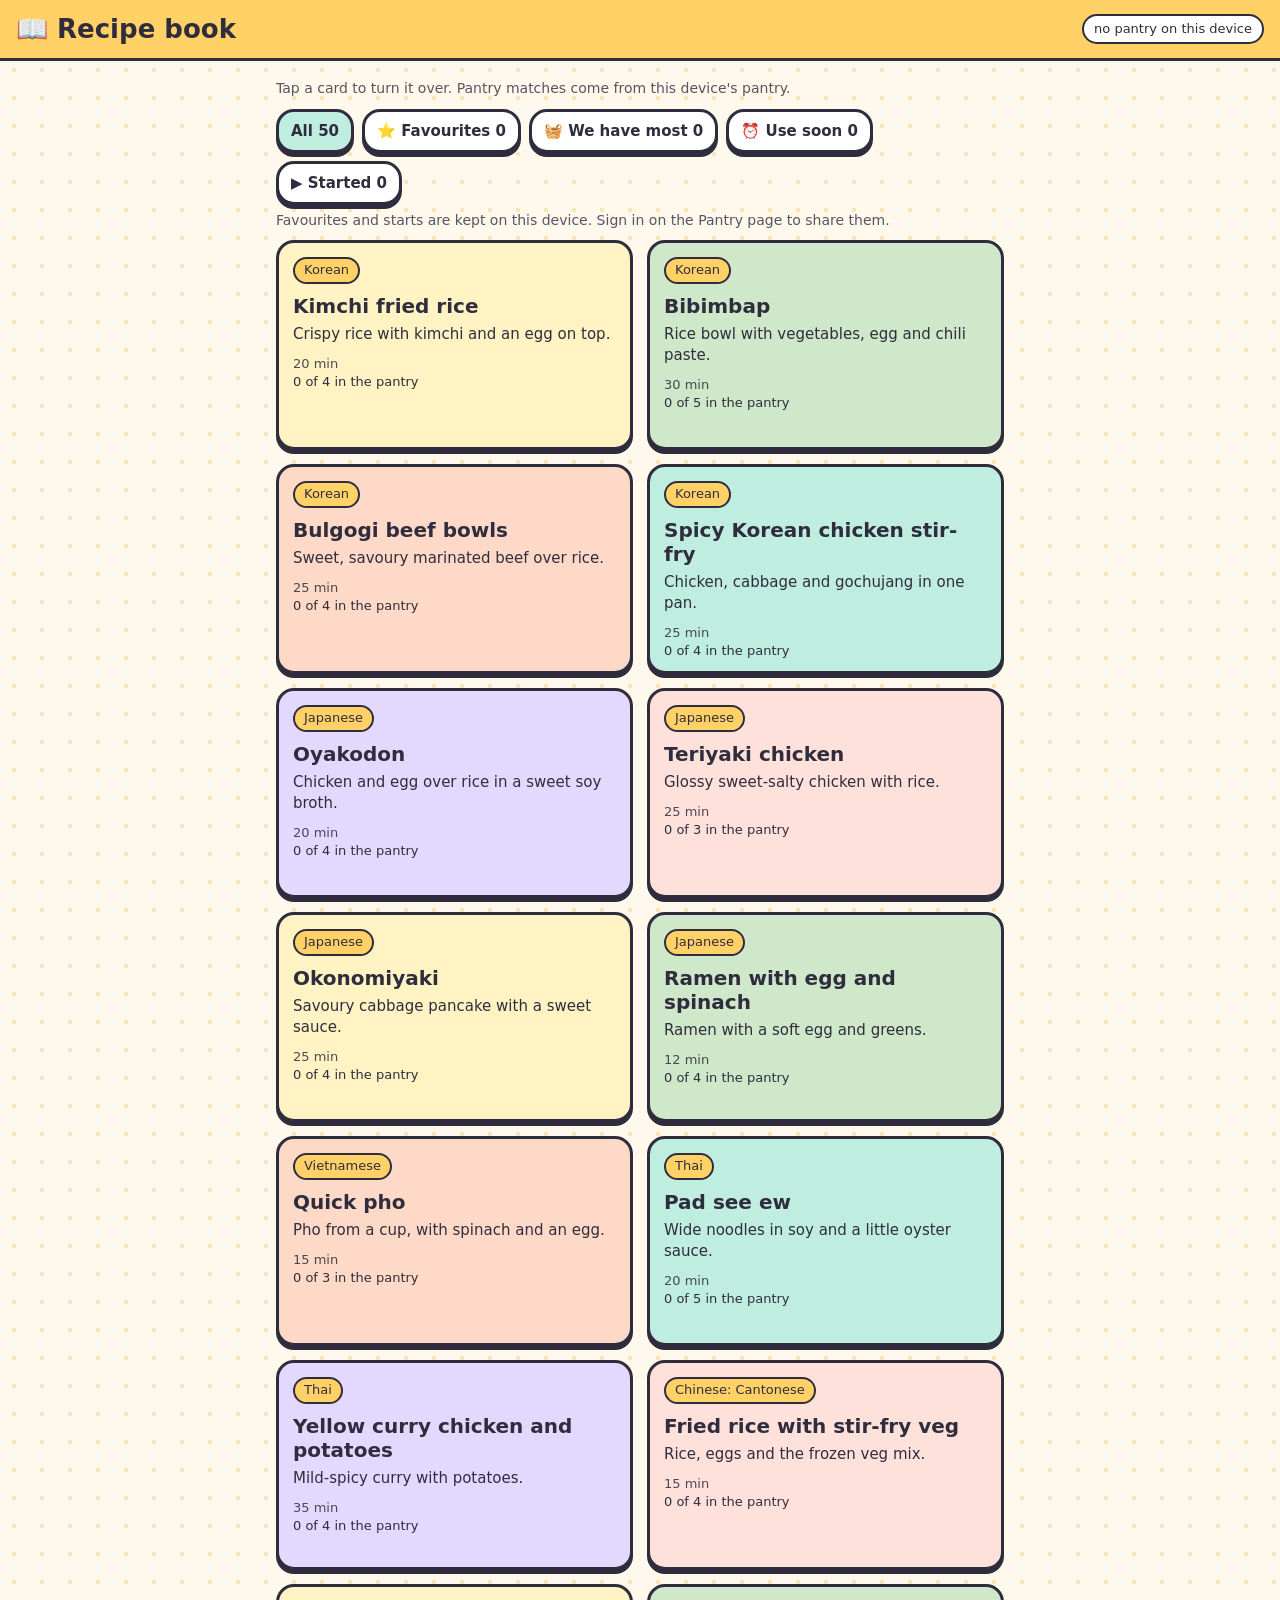
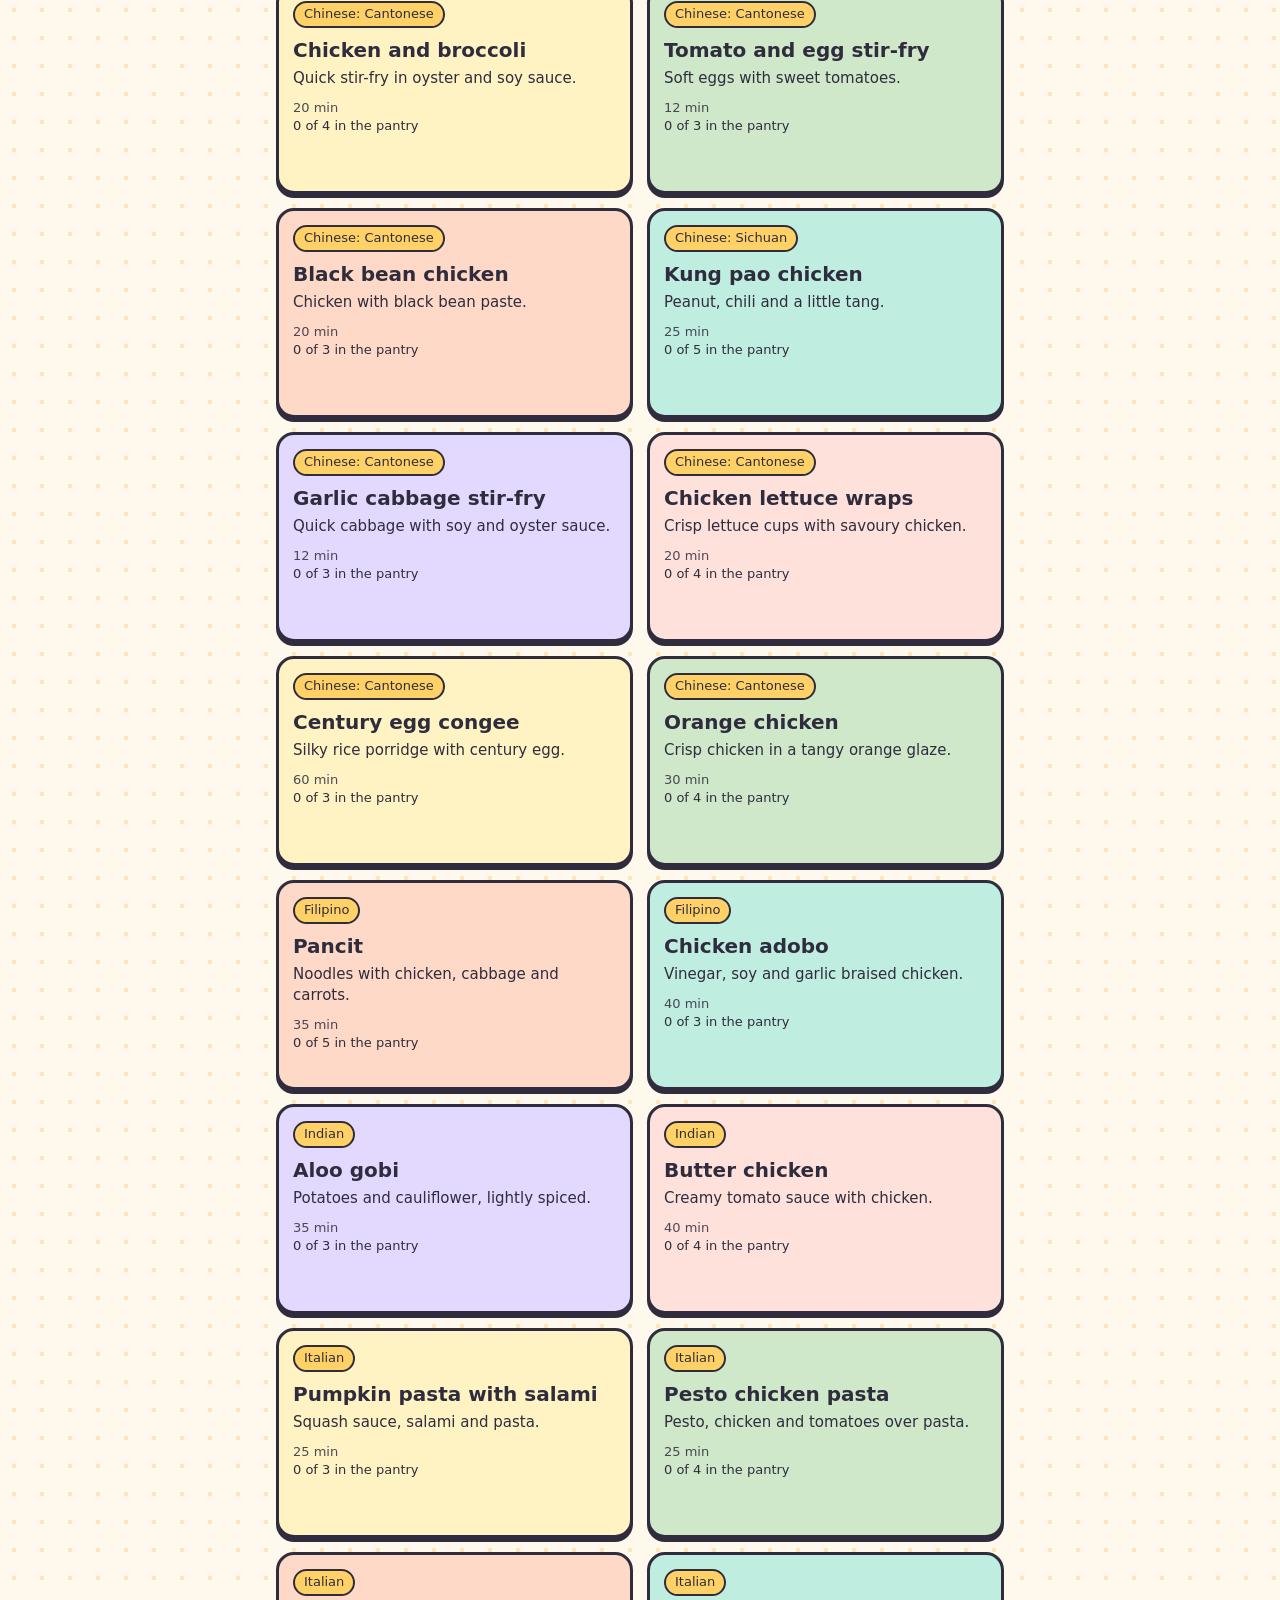
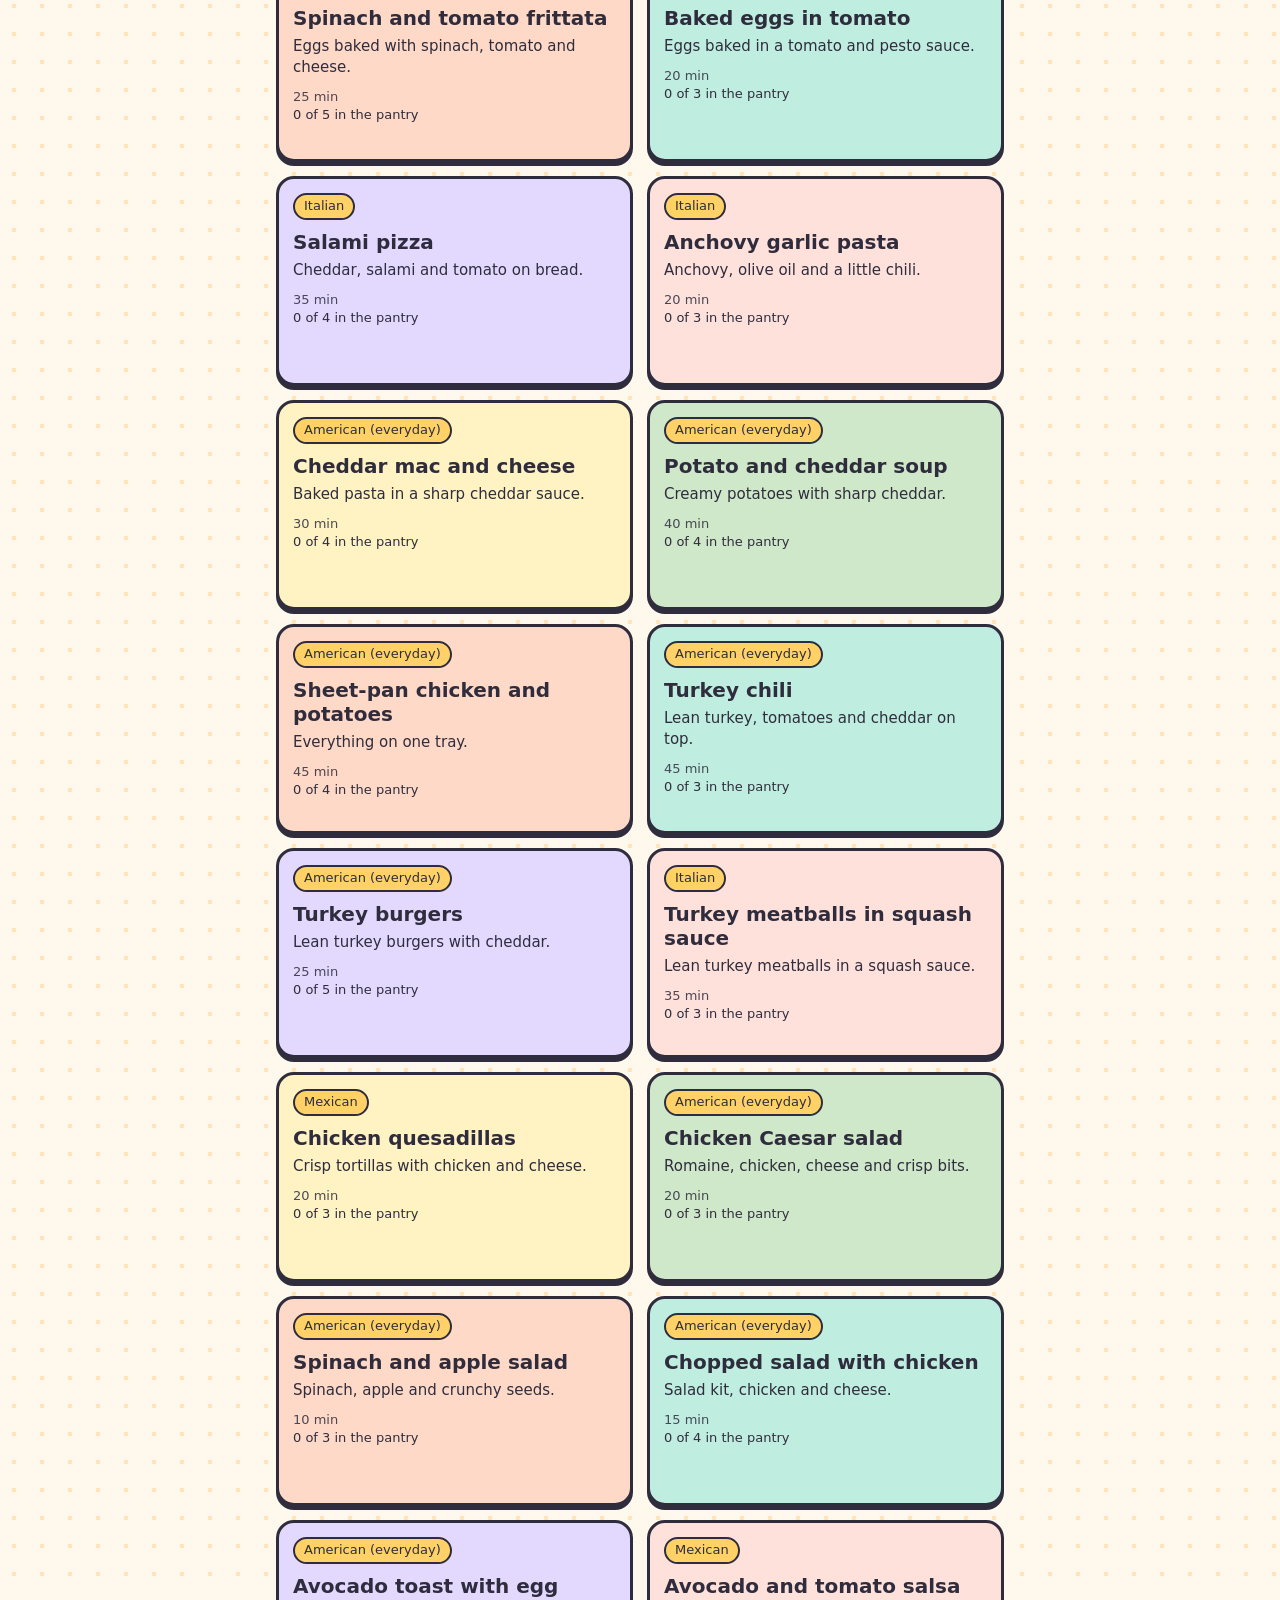
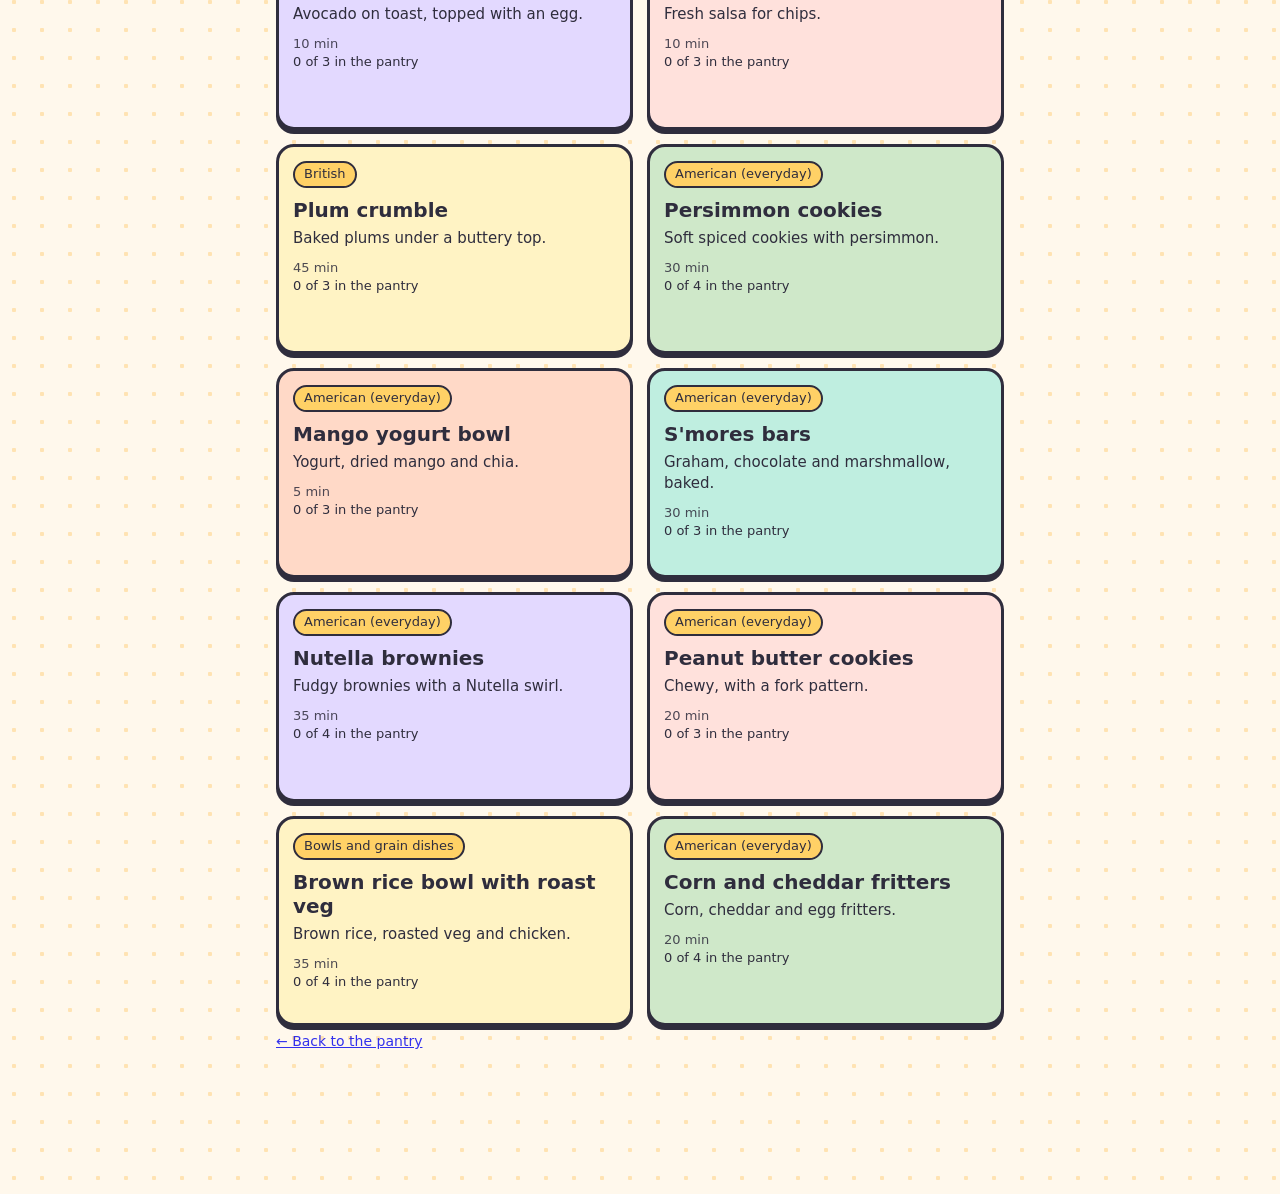
==== recipes.html @ ff22d335 "initialize" ====
<!doctype html>
<html lang="en">
<head>
<meta charset="utf-8">
<meta name="viewport" content="width=device-width, initial-scale=1">
<title>What to Cook — Recipe book</title>
<link rel="stylesheet" href="style.css">
<style>
  .chips { display: flex; flex-wrap: wrap; gap: 8px; margin: 10px 0 4px; }
  .chip { min-height: 44px; padding: 6px 12px; font-size: 15px; }
  .chip.on { background: var(--mint); }
  .book { display: grid; gap: 14px; margin-top: 10px; }
  @media (min-width: 620px) { .book { grid-template-columns: 1fr 1fr; } }
  .flip { perspective: 1200px; min-height: 210px; }
  .flip-inner { position: relative; width: 100%; min-height: 210px; transition: transform .5s; transform-style: preserve-3d; }
  .flip.open .flip-inner { transform: rotateY(180deg); }
  .face { position: absolute; inset: 0; backface-visibility: hidden; -webkit-backface-visibility: hidden;
          border: 3px solid var(--ink); border-radius: var(--r); box-shadow: var(--shadow); padding: 14px; overflow: hidden; }
  .front { background: var(--surface); color: var(--surface-ink); cursor: pointer; }
  .back { transform: rotateY(180deg); background: var(--paper); color: var(--ink); overflow-y: auto; }
  .flip:not(.open) .back { visibility: hidden; }
  .flip.open .front { visibility: hidden; }
  .tag { display: inline-block; font-size: 13px; padding: 2px 9px; border: 2px solid var(--ink); border-radius: 999px; background: var(--sun); color: var(--surface-ink); }
  .name { font: 700 20px Quicksand, system-ui, sans-serif; margin: 10px 0 6px; overflow-wrap: anywhere; }
  .desc { font-size: 15px; margin: 0 0 10px; }
  .meta { font-size: 13px; opacity: .85; }
  .have { font-size: 13px; }
  .ing { list-style: none; padding: 0; margin: 8px 0; font-size: 15px; }
  .ing li { padding: 3px 0; }
  .ing li.yes::before { content: "✅ "; }
  .ing li.no::before { content: "◻️ "; }
  .btns { display: flex; flex-wrap: wrap; gap: 8px; margin-top: 10px; }
  .btns button, .btns a { min-height: 44px; font-size: 15px; padding: 6px 12px; }
  .btns a { display: inline-flex; align-items: center; color: var(--ink); text-decoration: none; background: #fff; border: 3px solid var(--ink); border-radius: var(--r); box-shadow: var(--shadow); font-weight: 700; }
  .mark { position: absolute; top: 10px; right: 12px; font-size: 20px; }
  .steps { margin: 6px 0 4px 18px; padding: 0; font-size: 14px; }
  .logos { position: absolute; bottom: 10px; right: 12px; display: flex; gap: 4px; }
  .logo { width: 26px; height: 26px; border-radius: 50%; border: 2px solid var(--ink); display: inline-flex; align-items: center; justify-content: center; font: 700 13px Quicksand, system-ui, sans-serif; color: var(--surface-ink); flex: 0 0 auto; }
  .versions { list-style: none; padding: 0; margin: 8px 0; font-size: 14px; }
  .versions li { display: flex; gap: 6px; align-items: center; padding: 3px 0; }
  .vform { display: flex; flex-wrap: wrap; gap: 6px; margin-top: 6px; }
  .vform select, .vform input { min-height: 44px; flex: 1 1 120px; min-width: 0; }
  .steps li { padding: 2px 0; }
</style>
</head>
<body>
<header class="top">
  <h1>📖 Recipe book</h1>
  <span id="statusPill" class="pill">this device</span>
</header>

<main>
  <p class="hint">Tap a card to turn it over. Pantry matches come from this device's pantry.</p>

  <div class="chips" role="group" aria-label="Filter">
    <button class="chip on" data-filter="all" type="button">All <span id="cAll"></span></button>
    <button class="chip" data-filter="fav" type="button">⭐ Favourites <span id="cFav"></span></button>
    <button class="chip" data-filter="have" type="button">🧺 We have most <span id="cHave"></span></button>
    <button class="chip" data-filter="soon" type="button">⏰ Use soon <span id="cSoon"></span></button>
    <button class="chip" data-filter="started" type="button">▶ Started <span id="cStart"></span></button>
  </div>

  <p id="saveState" class="hint" role="status"></p>
  <div id="book" class="book"></div>
  <div id="empty" class="empty" hidden>Nothing here yet.</div>
  <p class="hint"><a href="index.html">← Back to the pantry</a></p>
</main>

<script src="js/config.js"></script>
<script src="js/store.js"></script>
<script src="js/db.js"></script>
<script>
(function () {
  'use strict';
  var KEY_FAV = 'wtc.recipeFav', KEY_START = 'wtc.recipeStart', KEY_ITEMS = 'wtc.items';
  var PALETTE = ['#fff3c4', '#cfe8c9', '#ffd9c7', '#bfeee0', '#e3d9ff', '#ffe1dc'];
  var recipes = [], items = [], fav = [], started = [], filter = 'all';
  var $ = function (id) { return document.getElementById(id); };

  function readList(key) { var v = WTCStore.read(key, []); return Array.isArray(v) ? v : []; }
  function writeList(key, v) { WTCStore.write(key, v); }

  function inStock() { return items.filter(function (it) { return it.status === 'in_stock'; }); }
  function isSoon(it) {
    if (it.freshness === 'use soon' || it.freshness === 'use now' || it.freshness === 'past') return true;
    if (!it.expires_on) return false;
    var days = Math.round((new Date(it.expires_on + 'T00:00:00') - new Date(new Date().toDateString())) / 86400000);
    return days <= 3;
  }
  function haveOf(ing) {
    var k = String(ing.match || '').toLowerCase();
    return inStock().filter(function (it) { return String(it.name || '').toLowerCase().indexOf(k) !== -1; });
  }
  function summary(r) {
    var n = r.ingredients.length, matched = 0, soon = false;
    r.ingredients.forEach(function (ing) {
      var hits = haveOf(ing);
      if (hits.length) matched++;
      if (hits.some(isSoon)) soon = true;
      ing.have = hits.length > 0;
    });
    return { matched: matched, n: n, most: matched * 2 >= n, soon: soon };
  }

  function googleUrl(name) { return 'https://www.google.com/search?q=' + encodeURIComponent(name + ' recipe versions'); }

  function card(r, i, s) {
    var isFav = fav.indexOf(r.id) !== -1, isStart = started.indexOf(r.id) !== -1;
    var flip = document.createElement('div'); flip.className = 'flip'; flip.dataset.id = r.id;
    var inner = document.createElement('div'); inner.className = 'flip-inner';

    var front = document.createElement('div'); front.className = 'face front';
    front.style.background = PALETTE[i % PALETTE.length];
    var tag = document.createElement('span'); tag.className = 'tag'; tag.textContent = r.cuisine; front.appendChild(tag);
    if (isFav || isStart) { var m = document.createElement('span'); m.className = 'mark'; m.textContent = (isFav ? '⭐' : '') + (isStart ? '▶' : ''); front.appendChild(m); }
    var nm = document.createElement('div'); nm.className = 'name'; nm.textContent = r.name; front.appendChild(nm);
    var ds = document.createElement('p'); ds.className = 'desc'; ds.textContent = r.description; front.appendChild(ds);
    var mt = document.createElement('div'); mt.className = 'meta'; mt.textContent = r.minutes + ' min'; front.appendChild(mt);
    var hv = document.createElement('div'); hv.className = 'have';
    hv.textContent = s.matched + ' of ' + s.n + ' in the pantry' + (s.soon ? ' · use soon' : ''); front.appendChild(hv);
    var vs = versions[r.id] || [];
    if (vs.length) {
      var lg = document.createElement('div'); lg.className = 'logos';
      vs.forEach(function (v) { lg.appendChild(logo(v.version_by)); });
      front.appendChild(lg);
    }

    var back = document.createElement('div'); back.className = 'face back';
    var bn = document.createElement('div'); bn.className = 'name'; bn.textContent = r.name; back.appendChild(bn);
    var ul = document.createElement('ul'); ul.className = 'ing';
    r.ingredients.forEach(function (ing) {
      var li = document.createElement('li'); li.className = ing.have ? 'yes' : 'no'; li.textContent = ing.name; ul.appendChild(li);
    });
    back.appendChild(ul);
    if (isStart && r.steps && r.steps.length) {
      var ol = document.createElement('ol'); ol.className = 'steps';
      r.steps.forEach(function (t) { var li = document.createElement('li'); li.textContent = t; ol.appendChild(li); });
      back.appendChild(ol);
    } else if (r.steps && r.steps.length) {
      var tip = document.createElement('p'); tip.className = 'meta'; tip.textContent = 'Start it to see the steps.'; back.appendChild(tip);
    }
    var btns = document.createElement('div'); btns.className = 'btns';
    var b1 = document.createElement('button'); b1.type = 'button'; b1.textContent = isFav ? '⭐ Favourite' : '☆ Favourite';
    b1.addEventListener('click', function (e) { e.stopPropagation(); toggle(fav, KEY_FAV, r.id); render(); share(r); });
    var b2 = document.createElement('button'); b2.type = 'button'; b2.textContent = isStart ? '▶ Started' : '▷ Start this';
    b2.addEventListener('click', function (e) { e.stopPropagation(); toggle(started, KEY_START, r.id); render(); reopen(r.id); share(r); });
    var a = document.createElement('a'); a.href = googleUrl(r.name); a.target = '_blank'; a.rel = 'noopener'; a.textContent = '🔎 See versions';
    a.addEventListener('click', function (e) { e.stopPropagation(); });
    var b3 = document.createElement('button'); b3.type = 'button'; b3.textContent = 'Back';
    b3.addEventListener('click', function (e) { e.stopPropagation(); flip.classList.remove('open'); });
    btns.appendChild(b1); btns.appendChild(b2); btns.appendChild(a); btns.appendChild(b3);
    back.appendChild(btns);
    if (isStart) back.appendChild(versionBlock(r));

    inner.appendChild(front); inner.appendChild(back); flip.appendChild(inner);
    flip.addEventListener('click', function () { flip.classList.toggle('open'); });
    return flip;
  }

  // Keep the card turned over after a re-render, so the steps show at once.
  function reopen(id) { var el = document.querySelector('.flip[data-id="' + id + '"]'); if (el) el.classList.add('open'); }

  // ---- family database: favourites and starts are rows in wtc_recipes, keyed by "explore:<id>" in notes.
  // Start = wish (on the list to cook). Device copy first; the database wins when it has a row.
  var DB = window.WTCDb, remote = {};
  function setSave(msg) { $('saveState').textContent = msg; }
  function setIn(list, id, on) { var at = list.indexOf(id); if (on && at === -1) list.push(id); if (!on && at !== -1) list.splice(at, 1); }
  function saveRemote(r) {
    if (!DB || !DB.session()) return Promise.resolve();
    var body = { favourite: fav.indexOf(r.id) !== -1, wish: started.indexOf(r.id) !== -1, updated_at: new Date().toISOString() };
    // The family version is the starting point; other versions are tweaks with a person's name.
    var row = remote[r.id];
    if (row) return DB.patch('wtc_recipes', 'id=eq.' + row.id, body).then(function () { row.favourite = body.favourite; row.wish = body.wish; });
    body.name = r.name;
    body.dish = r.name;
    body.version_by = 'Family';
    body.notes = 'explore:' + r.id + ' (from the recipe book, explore)';
    return DB.insert('wtc_recipes', [body]).then(function (res) {
      var made = res.data && res.data[0];
      if (!made) return;
      remote[r.id] = made;
      return linkIngredients(r, made.id);
    });
  }
  // ---- versions: a tweak by one person, shown with their letter on the card's corner ----
  var PEOPLE = [{ name: 'Jimmy', color: '#ffd166' }, { name: 'Ying', color: '#bfeee0' },
                { name: 'Athena', color: '#ffc9a8' }, { name: 'Felix', color: '#cfe8c9' }];
  var versions = {};   // explore id -> wtc_recipes rows that are not the family version
  function logo(who) {
    var p = PEOPLE.filter(function (x) { return x.name === who; })[0] || { name: who || '?', color: '#e3d9ff' };
    var el = document.createElement('span'); el.className = 'logo'; el.style.background = p.color;
    el.textContent = String(p.name).charAt(0).toUpperCase(); el.title = p.name + "'s version";
    return el;
  }
  function tweakOf(row) { var t = String(row.notes || ''); var at = t.indexOf('tweak: '); return at === -1 ? '' : t.slice(at + 7); }
  function versionBlock(r) {
    var box = document.createElement('div');
    var vs = versions[r.id] || [];
    if (vs.length) {
      var ul = document.createElement('ul'); ul.className = 'versions';
      vs.forEach(function (v) {
        var li = document.createElement('li'); li.appendChild(logo(v.version_by));
        var t = document.createElement('span'); t.textContent = v.version_by + ': ' + (tweakOf(v) || 'own version'); li.appendChild(t);
        ul.appendChild(li);
      });
      box.appendChild(ul);
    }
    if (!DB || !DB.session() || !remote[r.id]) {
      var hint = document.createElement('p'); hint.className = 'meta';
      hint.textContent = DB && DB.session() ? 'Saving the family version first…' : 'Sign in on the Pantry page to add your own version.';
      box.appendChild(hint);
      return box;
    }
    var form = document.createElement('div'); form.className = 'vform';
    var who = document.createElement('select'); who.setAttribute('aria-label', 'Whose version');
    PEOPLE.forEach(function (p) { var o = document.createElement('option'); o.value = p.name; o.textContent = p.name; who.appendChild(o); });
    var tweak = document.createElement('input'); tweak.type = 'text'; tweak.placeholder = 'The tweak (for example: extra chili)'; tweak.setAttribute('aria-label', 'The tweak');
    var add = document.createElement('button'); add.type = 'button'; add.textContent = '+ Add a version';
    [who, tweak, add].forEach(function (el) { el.addEventListener('click', function (e) { e.stopPropagation(); }); });
    add.addEventListener('click', function () {
      var text = tweak.value.trim();
      if (!text) { setSave('Write the tweak first.'); return; }
      addVersion(r, who.value, text);
    });
    form.appendChild(who); form.appendChild(tweak); form.appendChild(add);
    box.appendChild(form);
    return box;
  }
  function addVersion(r, who, text) {
    setSave('Saving…');
    DB.insert('wtc_recipes', [{ name: r.name + ' (' + who + ')', dish: r.name, version_by: who, wish: true, favourite: false,
      notes: 'explore:' + r.id + ' tweak: ' + text.slice(0, 300) }]).then(function (res) {
      var made = res.data && res.data[0];
      if (made) (versions[r.id] = versions[r.id] || []).push(made);
      render(); reopen(r.id);
      setSave(who + "'s version saved.");
    }, function (e) { setSave('Version not saved: ' + DB.explain(e)); });
  }

  // ---- ingredients: when a recipe is started, its ingredients are saved, each linked to the food list ----
  var foodsCache = null;
  function loadFoods() {
    if (foodsCache) return Promise.resolve(foodsCache);
    return DB.select('wtc_foods', 'select=id,name').then(function (res) { foodsCache = res.data || []; return foodsCache; });
  }
  function linkIngredients(r, recipeId) {
    return loadFoods().then(function (foods) {
      var rows = r.ingredients.map(function (ing, i) {
        var k = String(ing.match || '').toLowerCase();
        var food = foods.filter(function (f) { return String(f.name || '').toLowerCase().indexOf(k) !== -1; })[0];
        return { recipe_id: recipeId, name: ing.name, sort: i, food_id: food ? food.id : null };
      });
      return rows.length ? DB.insert('wtc_recipe_ingredients', rows) : null;
    });
  }

  function share(r) {
    if (!DB || !DB.session()) { setSave('Kept on this device. Sign in on the Pantry page to share with the family.'); return; }
    setSave('Saving…');
    saveRemote(r).then(function () { setSave('Saved to the family database.'); render(); if (started.indexOf(r.id) !== -1) reopen(r.id); },
      function (e) { setSave('Not saved to the family database: ' + DB.explain(e) + ' This device keeps it.'); });
  }
  function loadRemote() {
    if (!DB || !DB.session()) { setSave('Favourites and starts are kept on this device. Sign in on the Pantry page to share them.'); return; }
    DB.select('wtc_recipes', 'select=id,name,favourite,wish,notes,dish,version_by&notes=like.' + encodeURIComponent('explore:') + '*').then(function (res) {
      (res.data || []).forEach(function (row) {
        var key = String(row.notes || '').split(' ')[0];
        if (key.indexOf('explore:') !== 0) return;
        var id = key.slice(8);
        if ((row.version_by || 'Family') === 'Family') remote[id] = row;
        else (versions[id] = versions[id] || []).push(row);
      });
      var pushes = [];
      recipes.forEach(function (r) {
        var row = remote[r.id];
        if (row) { setIn(fav, r.id, !!row.favourite); setIn(started, r.id, !!row.wish); }
        else if (fav.indexOf(r.id) !== -1 || started.indexOf(r.id) !== -1) pushes.push(r);
      });
      writeList(KEY_FAV, fav); writeList(KEY_START, started);
      render();
      return pushes.reduce(function (p, r) { return p.then(function () { return saveRemote(r); }); }, Promise.resolve());
    }).then(function () { setSave('Shared with the family database.'); },
      function (e) { setSave('Could not reach the family database: ' + DB.explain(e) + ' Showing this device.'); });
  }

  function toggle(list, key, id) {
    var at = list.indexOf(id);
    if (at === -1) list.push(id); else list.splice(at, 1);
    writeList(key, list);
  }

  function passes(r, s) {
    if (filter === 'fav') return fav.indexOf(r.id) !== -1;
    if (filter === 'have') return s.most;
    if (filter === 'soon') return s.soon;
    if (filter === 'started') return started.indexOf(r.id) !== -1;
    return true;
  }

  function render() {
    var book = $('book'); book.textContent = '';
    var sums = {}, counts = { all: 0, fav: 0, have: 0, soon: 0, started: 0 };
    recipes.forEach(function (r) {
      var s = summary(r); sums[r.id] = s;
      counts.all++;
      if (fav.indexOf(r.id) !== -1) counts.fav++;
      if (s.most) counts.have++;
      if (s.soon) counts.soon++;
      if (started.indexOf(r.id) !== -1) counts.started++;
    });
    $('cAll').textContent = counts.all; $('cFav').textContent = counts.fav; $('cHave').textContent = counts.have;
    $('cSoon').textContent = counts.soon; $('cStart').textContent = counts.started;
    var shown = 0;
    recipes.forEach(function (r, i) {
      var s = sums[r.id];
      if (!passes(r, s)) return;
      book.appendChild(card(r, i, s)); shown++;
    });
    $('empty').hidden = shown > 0;
    $('statusPill').textContent = items.length ? 'pantry: ' + inStock().length + ' in stock' : 'no pantry on this device';
  }

  document.querySelectorAll('.chip[data-filter]').forEach(function (b) {
    b.addEventListener('click', function () {
      filter = b.dataset.filter;
      document.querySelectorAll('.chip[data-filter]').forEach(function (x) { x.classList.toggle('on', x === b); });
      render();
    });
  });

  fetch('recipes_explore.json').then(function (res) { return res.json(); }).then(function (data) {
    recipes = data.recipes || [];
    items = readList(KEY_ITEMS);
    fav = readList(KEY_FAV);
    started = readList(KEY_START);
    render();
    loadRemote();
  }).catch(function () {
    $('empty').hidden = false;
    $('empty').textContent = 'Could not load the recipe list. Open this page from the nursery site.';
  });
})();
</script>
</body>
</html>
---- style.css ----
/* What to Cook — Family look: ink, paper and sun; offset shadows; polka dots. */
:root {
  --paper: #fff8ec;
  --ink: #2f2d3d;
  --sun: #ffd166;
  --sage: #cfe8c9;
  --peach: #ffc9a8;
  --mint: #bfeee0;
  --coral: #ff8a80;
  --shadow: 0 4px 0 #2f2d3d;
  --r: 18px;
  --surface: #ffffff;
  --surface-ink: #2f2d3d;   /* text on white and light surfaces; never flips in dark mode */
}
@media (prefers-color-scheme: dark) {
  :root:not([data-theme="light"]) { --paper: #2a2838; --ink: #fff8ec; }
}
:root[data-theme="dark"] { --paper: #2a2838; --ink: #fff8ec; }

* { box-sizing: border-box; }
[hidden] { display: none !important; }
body {
  margin: 0;
  font: 500 17px/1.4 Quicksand, system-ui, sans-serif;
  color: var(--ink);
  background: var(--paper) radial-gradient(circle, #ffe3b3 2px, transparent 2.5px) 0 0 / 28px 28px;
  padding-bottom: 120px;
  overflow-x: hidden;
}
h1 { font: 700 26px Quicksand, system-ui, sans-serif; margin: 0; }
h2 { font-size: 22px; margin: 8px 0; }
h3 { font-size: 18px; margin: 14px 0 6px; }
.top {
  display: flex; align-items: center; justify-content: space-between; gap: 10px;
  padding: 14px 16px; background: var(--sun); border-bottom: 3px solid var(--ink);
}
.pill { font-size: 13px; padding: 4px 10px; border: 2px solid var(--ink); border-radius: 999px; background: var(--surface); color: var(--surface-ink); }
.tabs { display: flex; gap: 8px; padding: 12px 16px 0; }
.tab {
  flex: 1; min-height: 52px; font: 700 17px Quicksand, system-ui, sans-serif; color: var(--surface-ink);
  background: var(--surface); color: var(--surface-ink); border: 3px solid var(--ink); border-radius: var(--r); box-shadow: var(--shadow); cursor: pointer;
}
.tab.on { background: var(--mint); }
main { padding: 12px 16px; max-width: 760px; margin: 0 auto; }
.view { display: block; }
.hint { font-size: 14px; opacity: .8; margin: 6px 0 10px; }
.empty { text-align: center; padding: 24px; background: var(--surface); color: var(--surface-ink); border: 3px dashed var(--ink); border-radius: var(--r); }
label { display: block; font-size: 14px; }
select, textarea, input[type="text"], input[type="number"], input[type="date"], input[type="email"], input[type="password"] {
  font: inherit; color: var(--surface-ink); width: 100%; min-height: 48px; padding: 8px 10px; max-width: 100%;
  border: 3px solid var(--ink); border-radius: 14px; background: var(--surface); color: var(--surface-ink);
}
textarea { min-height: 96px; }
.row { display: flex; gap: 10px; align-items: flex-end; margin: 10px 0; }
.row.wrap { flex-wrap: wrap; }
.grow { flex: 1; }
button {
  font: 700 16px Quicksand, system-ui, sans-serif; color: var(--surface-ink); min-height: 48px; padding: 8px 14px;
  background: var(--surface); color: var(--surface-ink); border: 3px solid var(--ink); border-radius: var(--r); box-shadow: var(--shadow); cursor: pointer;
}
button:active { transform: translateY(3px); box-shadow: 0 1px 0 var(--ink); }
button.big { min-height: 68px; font-size: 19px; padding: 10px 18px; }
button.primary { background: var(--sage); }
button.tiny { min-height: 44px; padding: 6px 10px; }
button.warm { background: var(--peach); }
.cards { list-style: none; padding: 0; margin: 0; display: grid; gap: 12px; }
.card {
  position: relative; background: var(--surface); color: var(--surface-ink); border: 3px solid var(--ink); border-radius: var(--r);
  box-shadow: var(--shadow); padding: 12px 14px; touch-action: pan-y; user-select: none;
  transition: transform .2s ease;
}
.card.clean { border-left-width: 12px; border-left-color: var(--coral); }
.card.fav { background: #fff6d6; }
.card .head { display: flex; align-items: center; gap: 8px; }
.card .star { font-size: 22px; line-height: 1; }
.card .name { font: 700 19px Quicksand, system-ui, sans-serif; flex: 1; overflow-wrap: anywhere; }
.card .meta { font-size: 14px; opacity: .85; margin-top: 2px; }
.card .acts, .card .choice { display: flex; gap: 8px; margin-top: 8px; flex-wrap: wrap; }
.card .hintSwipe { position: absolute; top: 10px; font-weight: 700; opacity: 0; font-size: 14px; pointer-events: none; }
.card .hintSwipe.l { right: 12px; color: #b3261e; }
.card .hintSwipe.r { left: 12px; color: #1b6b3a; }
.card details { margin-top: 8px; }
.card summary { min-height: 44px; display: flex; align-items: center; font-weight: 700; cursor: pointer; }
.card .form { display: grid; gap: 8px; padding-top: 6px; }
.card .form label { font-size: 14px; }
.card .form .pair { display: grid; grid-template-columns: 1fr 1fr; gap: 8px; }
.draft-row { display: flex; gap: 8px; align-items: center; flex-wrap: wrap; }
.draft-row input[type="text"] { flex: 2 1 140px; min-height: 44px; }
.draft-row input[type="number"], .draft-row input[type="date"] { flex: 1 1 120px; min-height: 44px; }
.draft-row select { flex: 1 1 110px; min-height: 44px; }
.check { display: flex; gap: 8px; align-items: center; }
.check input { width: 22px; height: 22px; }
.gear {
  position: fixed; right: 16px; bottom: 16px; width: 68px; height: 68px; border-radius: 50%;
  font-size: 30px; padding: 0; background: var(--peach); z-index: 20;
}
.drawer {
  position: fixed; right: 12px; bottom: 96px; width: min(380px, calc(100vw - 24px)); max-height: 70vh; overflow: auto;
  background: var(--paper); border: 3px solid var(--ink); border-radius: var(--r); box-shadow: var(--shadow); padding: 12px; z-index: 30;
}
.drawer h2 { margin-top: 0; }
.panel { border: 3px solid var(--ink); border-radius: var(--r); background: var(--surface); color: var(--surface-ink); margin: 10px 0; overflow: hidden; }
.panelHead {
  width: 100%; display: flex; gap: 10px; align-items: center; border: 0; border-radius: 0; box-shadow: none;
  background: var(--sun); color: var(--surface-ink); min-height: 52px; text-align: left;
}
.panelBody { padding: 10px 12px; }
.panel[data-collapsed="true"] .panelBody { display: none; }
.panel[data-collapsed="true"] .mark { transform: rotate(-90deg); display: inline-block; }
.plain { list-style: none; padding: 0; }
.plain li { padding: 6px 0; border-bottom: 1px dashed var(--ink); font-size: 14px; overflow-wrap: anywhere; }
.plain pre { white-space: pre-wrap; font: inherit; margin: 6px 0 0; }
.plain button { margin: 2px 0; }
.errors {
  position: fixed; left: 0; right: 0; bottom: 0; max-height: 30vh; overflow: auto; z-index: 40;
  background: #ffe1dc; color: var(--surface-ink); border-top: 3px solid var(--ink); padding: 10px 16px; font-size: 14px; white-space: pre-wrap;
}
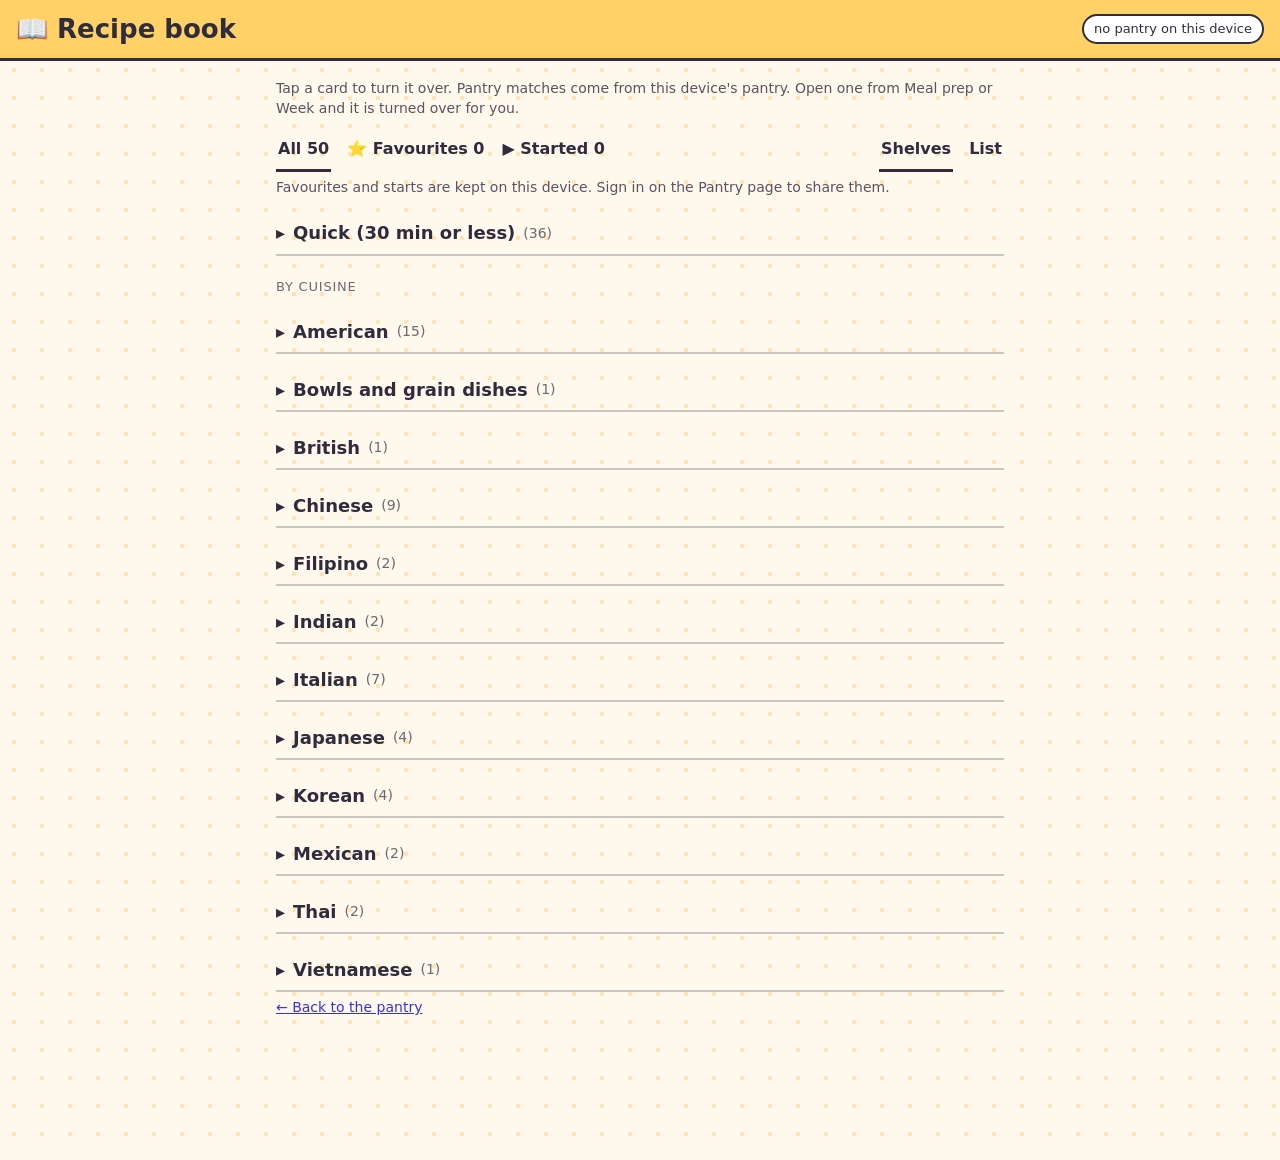
==== commit 05147457: "Recipe book shelves, flourishes, difficulty, Prep and Week tabs (0.9.0) Co-Authored-By: Claude Sonne" ====
--- a/recipes.html
+++ b/recipes.html
@@ -6,41 +6,56 @@
 <title>What to Cook — Recipe book</title>
 <link rel="stylesheet" href="style.css">
 <style>
-  .chips { display: flex; flex-wrap: wrap; gap: 8px; margin: 10px 0 4px; }
-  .chip { min-height: 44px; padding: 6px 12px; font-size: 15px; }
-  .chip.on { background: var(--mint); }
-  .book { display: grid; gap: 14px; margin-top: 10px; }
-  @media (min-width: 620px) { .book { grid-template-columns: 1fr 1fr; } }
-  .flip { perspective: 1200px; min-height: 210px; }
-  .flip-inner { position: relative; width: 100%; min-height: 210px; transition: transform .5s; transform-style: preserve-3d; }
+  .chips { display: flex; flex-wrap: wrap; gap: 4px 14px; margin: 10px 0 4px; align-items: center; }
+  .chip { min-height: 44px; padding: 4px 2px; font-size: 16px; background: none; border: 0; border-bottom: 3px solid transparent; border-radius: 0; box-shadow: none; }
+  .chip.on { border-bottom-color: var(--ink); }
+  .chips .sp { flex: 1; }
+  details.shelf { margin: 14px 0 6px; }
+  details.shelf > summary { list-style: none; cursor: pointer; min-height: 44px; display: flex; align-items: center; gap: 8px; font: 700 18px Quicksand, system-ui, sans-serif; padding: 4px 0; border-bottom: 2px solid color-mix(in srgb, var(--ink) 25%, transparent); }
+  details.shelf > summary::-webkit-details-marker { display: none; }
+  details.shelf > summary::before { content: "▸"; }
+  details.shelf[open] > summary::before { content: "▾"; }
+  .count { font-weight: 500; font-size: 14px; opacity: .7; }
+  .strip { display: flex; gap: 14px; overflow-x: auto; scroll-snap-type: x proximity; padding: 14px 4px 18px; margin: 0 -4px; }
+  .strip .flip { flex: 0 0 min(280px, 82vw); scroll-snap-align: start; }
+  .shelflabel { font-size: 13px; letter-spacing: .06em; text-transform: uppercase; opacity: .7; margin: 22px 0 0; }
+  .flip { perspective: 1200px; height: 330px; }
+  .flip-inner { position: relative; width: 100%; height: 100%; transition: transform .5s; transform-style: preserve-3d; }
   .flip.open .flip-inner { transform: rotateY(180deg); }
   .face { position: absolute; inset: 0; backface-visibility: hidden; -webkit-backface-visibility: hidden;
           border: 3px solid var(--ink); border-radius: var(--r); box-shadow: var(--shadow); padding: 14px; overflow: hidden; }
-  .front { background: var(--surface); color: var(--surface-ink); cursor: pointer; }
+  .front { background: var(--surface); color: var(--surface-ink); cursor: pointer; display: flex; flex-direction: column; }
   .back { transform: rotateY(180deg); background: var(--paper); color: var(--ink); overflow-y: auto; }
   .flip:not(.open) .back { visibility: hidden; }
   .flip.open .front { visibility: hidden; }
-  .tag { display: inline-block; font-size: 13px; padding: 2px 9px; border: 2px solid var(--ink); border-radius: 999px; background: var(--sun); color: var(--surface-ink); }
-  .name { font: 700 20px Quicksand, system-ui, sans-serif; margin: 10px 0 6px; overflow-wrap: anywhere; }
-  .desc { font-size: 15px; margin: 0 0 10px; }
-  .meta { font-size: 13px; opacity: .85; }
+  .tag { font-size: 12px; letter-spacing: .08em; text-transform: uppercase; opacity: .75; }
+  .name { font: 700 20px Quicksand, system-ui, sans-serif; margin: 6px 0 6px; overflow-wrap: anywhere; }
+  .desc { font-size: 15px; margin: 0 0 10px; flex: 1; }
+  .meta { font-size: 13px; opacity: .85; margin: 2px 0; }
+  .dots { letter-spacing: 2px; }
   .have { font-size: 13px; }
-  .ing { list-style: none; padding: 0; margin: 8px 0; font-size: 15px; }
-  .ing li { padding: 3px 0; }
+  h4 { font-size: 12px; letter-spacing: .08em; text-transform: uppercase; opacity: .7; margin: 12px 0 2px; font-weight: 700; }
+  .ing { list-style: none; padding: 0; margin: 0; font-size: 15px; display: flex; flex-wrap: wrap; gap: 2px 14px; }
   .ing li.yes::before { content: "✅ "; }
   .ing li.no::before { content: "◻️ "; }
-  .btns { display: flex; flex-wrap: wrap; gap: 8px; margin-top: 10px; }
+  .ing li.dim { opacity: .55; }
+  .tipline { font-size: 13px; margin: 4px 0 0; opacity: .85; }
+  .btns { display: flex; flex-wrap: wrap; gap: 8px; margin-top: 12px; }
   .btns button, .btns a { min-height: 44px; font-size: 15px; padding: 6px 12px; }
-  .btns a { display: inline-flex; align-items: center; color: var(--ink); text-decoration: none; background: #fff; border: 3px solid var(--ink); border-radius: var(--r); box-shadow: var(--shadow); font-weight: 700; }
+  .btns a { display: inline-flex; align-items: center; color: var(--ink); text-decoration: none; background: #fff; color: var(--surface-ink); border: 3px solid var(--ink); border-radius: var(--r); box-shadow: var(--shadow); font-weight: 700; }
   .mark { position: absolute; top: 10px; right: 12px; font-size: 20px; }
   .steps { margin: 6px 0 4px 18px; padding: 0; font-size: 14px; }
+  .steps li { padding: 2px 0; }
   .logos { position: absolute; bottom: 10px; right: 12px; display: flex; gap: 4px; }
   .logo { width: 26px; height: 26px; border-radius: 50%; border: 2px solid var(--ink); display: inline-flex; align-items: center; justify-content: center; font: 700 13px Quicksand, system-ui, sans-serif; color: var(--surface-ink); flex: 0 0 auto; }
   .versions { list-style: none; padding: 0; margin: 8px 0; font-size: 14px; }
   .versions li { display: flex; gap: 6px; align-items: center; padding: 3px 0; }
-  .vform { display: flex; flex-wrap: wrap; gap: 6px; margin-top: 6px; }
-  .vform select, .vform input { min-height: 44px; flex: 1 1 120px; min-width: 0; }
-  .steps li { padding: 2px 0; }
+  .vform, .cform { display: flex; flex-wrap: wrap; gap: 6px; margin-top: 6px; }
+  .vform select, .vform input, .cform select { min-height: 44px; flex: 1 1 120px; min-width: 0; }
+  .list .lrow { display: flex; align-items: center; gap: 10px; width: 100%; min-height: 48px; text-align: left; background: none; color: var(--ink); border: 0; border-bottom: 1px solid color-mix(in srgb, var(--ink) 20%, transparent); border-radius: 0; box-shadow: none; font-weight: 500; font-size: 16px; padding: 6px 2px; }
+  .list .lrow .grow { flex: 1; overflow-wrap: anywhere; }
+  .list .flip { height: 360px; margin: 10px 0; }
+  .list .seg { margin-top: 18px; }
 </style>
 </head>
 <body>
@@ -50,14 +65,15 @@
 </header>
 
 <main>
-  <p class="hint">Tap a card to turn it over. Pantry matches come from this device's pantry.</p>
-
-  <div class="chips" role="group" aria-label="Filter">
+  <p class="hint">Tap a card to turn it over. Pantry matches come from this device's pantry. Open one from Meal prep or Week and it is turned over for you.</p>
+
+  <div class="chips" role="group" aria-label="Filter and view">
     <button class="chip on" data-filter="all" type="button">All <span id="cAll"></span></button>
     <button class="chip" data-filter="fav" type="button">⭐ Favourites <span id="cFav"></span></button>
-    <button class="chip" data-filter="have" type="button">🧺 We have most <span id="cHave"></span></button>
-    <button class="chip" data-filter="soon" type="button">⏰ Use soon <span id="cSoon"></span></button>
     <button class="chip" data-filter="started" type="button">▶ Started <span id="cStart"></span></button>
+    <span class="sp"></span>
+    <button class="chip on" data-view="shelves" type="button">Shelves</button>
+    <button class="chip" data-view="list" type="button">List</button>
   </div>
 
   <p id="saveState" class="hint" role="status"></p>
@@ -69,6 +85,7 @@
 <script src="js/config.js"></script>
 <script src="js/store.js"></script>
 <script src="js/db.js"></script>
+<script src="js/recipelib.js"></script>
 <script>
 (function () {
   'use strict';
@@ -80,82 +97,95 @@
   function readList(key) { var v = WTCStore.read(key, []); return Array.isArray(v) ? v : []; }
   function writeList(key, v) { WTCStore.write(key, v); }
 
-  function inStock() { return items.filter(function (it) { return it.status === 'in_stock'; }); }
-  function isSoon(it) {
-    if (it.freshness === 'use soon' || it.freshness === 'use now' || it.freshness === 'past') return true;
-    if (!it.expires_on) return false;
-    var days = Math.round((new Date(it.expires_on + 'T00:00:00') - new Date(new Date().toDateString())) / 86400000);
-    return days <= 3;
-  }
-  function haveOf(ing) {
-    var k = String(ing.match || '').toLowerCase();
-    return inStock().filter(function (it) { return String(it.name || '').toLowerCase().indexOf(k) !== -1; });
-  }
-  function summary(r) {
-    var n = r.ingredients.length, matched = 0, soon = false;
-    r.ingredients.forEach(function (ing) {
-      var hits = haveOf(ing);
-      if (hits.length) matched++;
-      if (hits.some(isSoon)) soon = true;
-      ing.have = hits.length > 0;
-    });
-    return { matched: matched, n: n, most: matched * 2 >= n, soon: soon };
-  }
+  var R = window.WTCRecipes, KEY_TRIALS = 'wtc.recipeTrials', KEY_VIEW = 'wtc.recipeView', KEY_SHELF = 'wtc.shelfOpen';
+  var trials = [], view = 'shelves', shelfOpen = {};
+  function inStock() { return R.inStock(items); }
 
   function googleUrl(name) { return 'https://www.google.com/search?q=' + encodeURIComponent(name + ' recipe versions'); }
+
+  function el(tag, cls, text) { var e = document.createElement(tag); if (cls) e.className = cls; if (text != null) e.textContent = text; return e; }
+  function listBlock(title, rows, haveKey) {
+    var box = document.createDocumentFragment();
+    if (!rows.length) return box;
+    box.appendChild(el('h4', '', title));
+    var ul = el('ul', 'ing');
+    rows.forEach(function (x) { ul.appendChild(el('li', (x.have ? 'yes' : 'no') + (haveKey && !x.have ? ' dim' : ''), x.name)); });
+    box.appendChild(ul);
+    return box;
+  }
 
   function card(r, i, s) {
     var isFav = fav.indexOf(r.id) !== -1, isStart = started.indexOf(r.id) !== -1;
-    var flip = document.createElement('div'); flip.className = 'flip'; flip.dataset.id = r.id;
-    var inner = document.createElement('div'); inner.className = 'flip-inner';
-
-    var front = document.createElement('div'); front.className = 'face front';
+    var pers = R.personalOf(trials, r.id), df = R.difficulty(r, pers);
+    var flip = el('div', 'flip'); flip.dataset.id = r.id;
+    var inner = el('div', 'flip-inner');
+
+    var front = el('div', 'face front');
     front.style.background = PALETTE[i % PALETTE.length];
-    var tag = document.createElement('span'); tag.className = 'tag'; tag.textContent = r.cuisine; front.appendChild(tag);
-    if (isFav || isStart) { var m = document.createElement('span'); m.className = 'mark'; m.textContent = (isFav ? '⭐' : '') + (isStart ? '▶' : ''); front.appendChild(m); }
-    var nm = document.createElement('div'); nm.className = 'name'; nm.textContent = r.name; front.appendChild(nm);
-    var ds = document.createElement('p'); ds.className = 'desc'; ds.textContent = r.description; front.appendChild(ds);
-    var mt = document.createElement('div'); mt.className = 'meta'; mt.textContent = r.minutes + ' min'; front.appendChild(mt);
-    var hv = document.createElement('div'); hv.className = 'have';
-    hv.textContent = s.matched + ' of ' + s.n + ' in the pantry' + (s.soon ? ' · use soon' : ''); front.appendChild(hv);
-    var vs = versions[r.id] || [];
-    if (vs.length) {
-      var lg = document.createElement('div'); lg.className = 'logos';
-      vs.forEach(function (v) { lg.appendChild(logo(v.version_by)); });
-      front.appendChild(lg);
-    }
-
-    var back = document.createElement('div'); back.className = 'face back';
-    var bn = document.createElement('div'); bn.className = 'name'; bn.textContent = r.name; back.appendChild(bn);
-    var ul = document.createElement('ul'); ul.className = 'ing';
-    r.ingredients.forEach(function (ing) {
-      var li = document.createElement('li'); li.className = ing.have ? 'yes' : 'no'; li.textContent = ing.name; ul.appendChild(li);
-    });
-    back.appendChild(ul);
+    front.appendChild(el('div', 'tag', r.cuisine));
+    if (isFav || isStart) front.appendChild(el('span', 'mark', (isFav ? '⭐' : '') + (isStart ? '▶' : '')));
+    front.appendChild(el('div', 'name', r.name));
+    front.appendChild(el('p', 'desc', r.description));
+    front.appendChild(el('div', 'meta', (r.total_min || r.minutes) + ' min · ' + R.dots(df.level)));
+    front.appendChild(el('div', 'have', s.matched + ' of ' + s.n + ' in the pantry' + (s.flourishes ? ' · ✨ ' + s.flourishes : '') + (s.soon ? ' · use soon' : '')));
+    (versions[r.id] || []).length && (function () {
+      var lg = el('div', 'logos'); versions[r.id].forEach(function (v) { lg.appendChild(logo(v.version_by)); }); front.appendChild(lg);
+    })();
+
+    var back = el('div', 'face back');
+    back.appendChild(el('div', 'name', r.name));
+    back.appendChild(el('div', 'meta', 'Prep ' + (r.prep_min || 0) + ' · wait ' + (r.wait_min || 0) + ' · cook ' + (r.cook_min || 0) + ' · total ' + (r.total_min || r.minutes) + ' min'));
+    var why = df.parts.map(function (p) { return p.k + ' ' + p.s; }).join(', ');
+    var dm = el('div', 'meta'); dm.appendChild(el('span', 'dots', R.dots(df.level))); dm.appendChild(document.createTextNode(' difficulty ' + df.score + ' (' + why + ')'));
+    back.appendChild(dm);
+    if ((r.equipment || []).length) back.appendChild(el('div', 'meta', 'Needs: ' + r.equipment.join(', ')));
+    back.appendChild(listBlock('Base', r.ingredients));
+    var fl = r.flourishes || [];
+    var arom = fl.filter(function (f) { return f.role === 'aromatic'; }), rest = fl.filter(function (f) { return f.role !== 'aromatic'; });
+    back.appendChild(listBlock('Aromatics', arom, true));
+    back.appendChild(listBlock('Flourishes', rest, true));
+    var have = fl.filter(function (f) { return f.have; })[0];
+    if (have) back.appendChild(el('p', 'tipline', '✨ ' + have.name + ': ' + have.tip));
     if (isStart && r.steps && r.steps.length) {
-      var ol = document.createElement('ol'); ol.className = 'steps';
-      r.steps.forEach(function (t) { var li = document.createElement('li'); li.textContent = t; ol.appendChild(li); });
+      back.appendChild(el('h4', '', 'Steps'));
+      var ol = el('ol', 'steps');
+      r.steps.forEach(function (t) { ol.appendChild(el('li', '', t)); });
       back.appendChild(ol);
     } else if (r.steps && r.steps.length) {
-      var tip = document.createElement('p'); tip.className = 'meta'; tip.textContent = 'Start it to see the steps.'; back.appendChild(tip);
+      back.appendChild(el('p', 'meta', 'Start it to see the steps.'));
     }
-    var btns = document.createElement('div'); btns.className = 'btns';
-    var b1 = document.createElement('button'); b1.type = 'button'; b1.textContent = isFav ? '⭐ Favourite' : '☆ Favourite';
-    b1.addEventListener('click', function (e) { e.stopPropagation(); toggle(fav, KEY_FAV, r.id); render(); share(r); });
-    var b2 = document.createElement('button'); b2.type = 'button'; b2.textContent = isStart ? '▶ Started' : '▷ Start this';
+    var btns = el('div', 'btns');
+    var b1 = el('button', '', isFav ? '⭐ Favourite' : '☆ Favourite'); b1.type = 'button';
+    b1.addEventListener('click', function (e) { e.stopPropagation(); toggle(fav, KEY_FAV, r.id); render(); reopen(r.id); share(r); });
+    var b2 = el('button', '', isStart ? '▶ Started' : '▷ Start this'); b2.type = 'button';
     b2.addEventListener('click', function (e) { e.stopPropagation(); toggle(started, KEY_START, r.id); render(); reopen(r.id); share(r); });
-    var a = document.createElement('a'); a.href = googleUrl(r.name); a.target = '_blank'; a.rel = 'noopener'; a.textContent = '🔎 See versions';
+    var a = el('a', '', '🔎 See versions'); a.href = googleUrl(r.name); a.target = '_blank'; a.rel = 'noopener';
     a.addEventListener('click', function (e) { e.stopPropagation(); });
-    var b3 = document.createElement('button'); b3.type = 'button'; b3.textContent = 'Back';
+    var b3 = el('button', '', 'Back'); b3.type = 'button';
     b3.addEventListener('click', function (e) { e.stopPropagation(); flip.classList.remove('open'); });
     btns.appendChild(b1); btns.appendChild(b2); btns.appendChild(a); btns.appendChild(b3);
     back.appendChild(btns);
+    // After cooking: how hard was it? This is the personal part of the difficulty.
+    back.appendChild(el('h4', '', 'Cooked it?'));
+    var cf = el('div', 'cform');
+    var hs = document.createElement('select'); hs.setAttribute('aria-label', 'How hard was it');
+    [['', 'How hard? (1 easy – 5 hard)'], ['1', '1 easy'], ['2', '2'], ['3', '3'], ['4', '4'], ['5', '5 hard']].forEach(function (o) { var op = el('option', '', o[1]); op.value = o[0]; hs.appendChild(op); });
+    var cb = el('button', '', '🍳 Cooked it today'); cb.type = 'button';
+    [hs, cb].forEach(function (x) { x.addEventListener('click', function (e) { e.stopPropagation(); }); });
+    cb.addEventListener('click', function () {
+      trials.push({ id: r.id, on: todayIso(), hard: +hs.value || 0 });
+      writeList(KEY_TRIALS, trials); render(); reopen(r.id);
+    });
+    cf.appendChild(hs); cf.appendChild(cb); back.appendChild(cf);
+    var last = R.lastCooked(trials, r.id);
+    if (last) back.appendChild(el('p', 'meta', 'Last cooked ' + last + '.'));
     if (isStart) back.appendChild(versionBlock(r));
 
     inner.appendChild(front); inner.appendChild(back); flip.appendChild(inner);
     flip.addEventListener('click', function () { flip.classList.toggle('open'); });
     return flip;
   }
+  function todayIso() { var d = new Date(); return d.getFullYear() + '-' + ('0' + (d.getMonth() + 1)).slice(-2) + '-' + ('0' + d.getDate()).slice(-2); }
 
   // Keep the card turned over after a re-render, so the steps show at once.
   function reopen(id) { var el = document.querySelector('.flip[data-id="' + id + '"]'); if (el) el.classList.add('open'); }
@@ -289,35 +319,70 @@
     writeList(key, list);
   }
 
-  function passes(r, s) {
+  function passes(r) {
     if (filter === 'fav') return fav.indexOf(r.id) !== -1;
-    if (filter === 'have') return s.most;
-    if (filter === 'soon') return s.soon;
     if (filter === 'started') return started.indexOf(r.id) !== -1;
     return true;
   }
+  function family(c) { return String(c || '').split(':')[0].replace(/\s*\(.*\)/, ''); }
+
+  function shelf(book, key, title, list, openDefault) {
+    if (!list.length) return;
+    var d = document.createElement('details'); d.className = 'shelf'; d.dataset.key = key;
+    d.open = shelfOpen[key] === undefined ? openDefault : !!shelfOpen[key];
+    var sm = el('summary', '', title + ' '); sm.appendChild(el('span', 'count', '(' + list.length + ')')); d.appendChild(sm);
+    var strip = el('div', 'strip');
+    list.forEach(function (x) { strip.appendChild(card(x.r, x.i, x.sum)); });
+    d.appendChild(strip);
+    d.addEventListener('toggle', function () { shelfOpen[key] = d.open; WTCStore.write(KEY_SHELF, shelfOpen); });
+    book.appendChild(d);
+  }
+
+  function renderList(book, rows) {
+    book.classList.add('list');
+    rows.sort(function (a, b) { return a.r.name < b.r.name ? -1 : 1; });
+    rows.forEach(function (x) {
+      var wrap = document.createElement('div');
+      var b = el('button', 'lrow'); b.type = 'button';
+      b.appendChild(el('span', 'grow', x.r.name));
+      b.appendChild(el('span', 'meta', (x.r.total_min || x.r.minutes) + ' min'));
+      b.appendChild(el('span', 'dots', R.dots(x.diff.level)));
+      b.appendChild(el('span', 'meta', x.sum.matched + '/' + x.sum.n));
+      var open = null;
+      b.addEventListener('click', function () {
+        if (open) { open.remove(); open = null; return; }
+        open = card(x.r, x.i, x.sum); open.classList.add('open'); wrap.appendChild(open);
+      });
+      wrap.appendChild(b); book.appendChild(wrap);
+    });
+  }
 
   function render() {
-    var book = $('book'); book.textContent = '';
-    var sums = {}, counts = { all: 0, fav: 0, have: 0, soon: 0, started: 0 };
-    recipes.forEach(function (r) {
-      var s = summary(r); sums[r.id] = s;
-      counts.all++;
-      if (fav.indexOf(r.id) !== -1) counts.fav++;
-      if (s.most) counts.have++;
-      if (s.soon) counts.soon++;
-      if (started.indexOf(r.id) !== -1) counts.started++;
-    });
-    $('cAll').textContent = counts.all; $('cFav').textContent = counts.fav; $('cHave').textContent = counts.have;
-    $('cSoon').textContent = counts.soon; $('cStart').textContent = counts.started;
-    var shown = 0;
-    recipes.forEach(function (r, i) {
-      var s = sums[r.id];
-      if (!passes(r, s)) return;
-      book.appendChild(card(r, i, s)); shown++;
-    });
-    $('empty').hidden = shown > 0;
-    $('statusPill').textContent = items.length ? 'pantry: ' + inStock().length + ' in stock' : 'no pantry on this device';
+    var book = $('book'); book.textContent = ''; book.classList.remove('list');
+    var stock = inStock();
+    var all = recipes.map(function (r, i) {
+      var sum = R.summary(r, stock), diff = R.difficulty(r, R.personalOf(trials, r.id));
+      return { r: r, i: i, sum: sum, diff: diff };
+    });
+    $('cAll').textContent = all.length;
+    $('cFav').textContent = all.filter(function (x) { return fav.indexOf(x.r.id) !== -1; }).length;
+    $('cStart').textContent = all.filter(function (x) { return started.indexOf(x.r.id) !== -1; }).length;
+    var shown = all.filter(function (x) { return passes(x.r); });
+    if (view === 'list') renderList(book, shown.slice());
+    else {
+      var by = function (f) { return shown.filter(f).sort(function (a, b) { return R.byShelf(a, b); }); };
+      shelf(book, 'ready', '✅ Ready now', by(function (x) { return x.sum.ready; }), true);
+      shelf(book, 'one', 'Missing one thing', by(function (x) { return !x.sum.ready && x.sum.missing.length === 1; }), true);
+      shelf(book, 'soon', '⏰ Use-soon rescues', by(function (x) { return x.sum.soon; }), false);
+      shelf(book, 'quick', 'Quick (30 min or less)', by(function (x) { return (x.r.total_min || x.r.minutes) <= 30; }), false);
+      var fams = {};
+      shown.forEach(function (x) { var f = family(x.r.cuisine); (fams[f] = fams[f] || []).push(x); });
+      var names = Object.keys(fams).sort();
+      if (names.length) book.appendChild(el('p', 'shelflabel', 'By cuisine'));
+      names.forEach(function (f) { shelf(book, 'c:' + f, f, fams[f].sort(function (a, b) { return R.byShelf(a, b); }), false); });
+    }
+    $('empty').hidden = shown.length > 0;
+    $('statusPill').textContent = items.length ? 'pantry: ' + stock.length + ' in stock' : 'no pantry on this device';
   }
 
   document.querySelectorAll('.chip[data-filter]').forEach(function (b) {
@@ -327,13 +392,42 @@
       render();
     });
   });
+  document.querySelectorAll('.chip[data-view]').forEach(function (b) {
+    b.addEventListener('click', function () { setView(b.dataset.view); render(); });
+  });
+  function setView(v) {
+    view = v; WTCStore.write(KEY_VIEW, v);
+    document.querySelectorAll('.chip[data-view]').forEach(function (x) { x.classList.toggle('on', x.dataset.view === v); });
+  }
+
+  // A link like recipes.html#chicken-adobo opens that card, turned over.
+  function openHash() {
+    var id = decodeURIComponent(location.hash.slice(1));
+    if (!id) return;
+    var f = document.querySelector('.flip[data-id="' + id + '"]');
+    if (!f && (view === 'list' || filter !== 'all')) {
+      // The card is hidden by the list view or a filter: show everything as shelves so it can open.
+      filter = 'all'; setView('shelves');
+      document.querySelectorAll('.chip[data-filter]').forEach(function (x) { x.classList.toggle('on', x.dataset.filter === 'all'); });
+      render(); f = document.querySelector('.flip[data-id="' + id + '"]');
+    }
+    if (!f) return;
+    var d = f.closest('details'); if (d) d.open = true;
+    f.classList.add('open'); f.scrollIntoView({ block: 'center', inline: 'center' });
+  }
 
   fetch('recipes_explore.json').then(function (res) { return res.json(); }).then(function (data) {
     recipes = data.recipes || [];
     items = readList(KEY_ITEMS);
     fav = readList(KEY_FAV);
     started = readList(KEY_START);
+    trials = readList(KEY_TRIALS);
+    var sh = WTCStore.read(KEY_SHELF, {}); shelfOpen = sh && typeof sh === 'object' ? sh : {};
+    var hashId = decodeURIComponent(location.hash.slice(1));
+    if (hashId) shelfOpen.__hash = true;
+    setView(WTCStore.read(KEY_VIEW, 'shelves') === 'list' ? 'list' : 'shelves');
     render();
+    openHash();
     loadRemote();
   }).catch(function () {
     $('empty').hidden = false;
--- a/style.css
+++ b/style.css
@@ -115,3 +115,22 @@
   position: fixed; left: 0; right: 0; bottom: 0; max-height: 30vh; overflow: auto; z-index: 40;
   background: #ffe1dc; color: var(--surface-ink); border-top: 3px solid var(--ink); padding: 10px 16px; font-size: 14px; white-space: pre-wrap;
 }
+
+/* Meal prep and ideas for the week: spacing and underlines, few boxes */
+.chips { display: flex; flex-wrap: wrap; gap: 4px 14px; margin: 10px 0 4px; }
+.chip { min-height: 44px; padding: 4px 2px; font-size: 16px; background: none; border: 0; border-bottom: 3px solid transparent; border-radius: 0; box-shadow: none; }
+.chip.on { border-bottom-color: var(--ink); }
+.picks { display: flex; flex-wrap: wrap; gap: 6px; }
+.pick { min-height: 44px; padding: 4px 10px; font-size: 15px; font-weight: 500; background: none; border: 2px solid color-mix(in srgb, var(--ink) 30%, transparent); border-radius: 999px; box-shadow: none; color: var(--ink); }
+.pick.on { background: var(--mint); color: var(--surface-ink); border-color: var(--ink); font-weight: 700; }
+.seg { font-size: 12px; letter-spacing: .08em; text-transform: uppercase; opacity: .7; margin: 16px 0 6px; font-weight: 700; }
+.rwrap { border-bottom: 1px solid color-mix(in srgb, var(--ink) 20%, transparent); padding: 4px 0; }
+.rrow { display: flex; align-items: center; gap: 10px; min-height: 44px; color: var(--ink); text-decoration: none; font-weight: 700; }
+.rrow .grow { overflow-wrap: anywhere; }
+.rsub { margin: 0 0 4px; }
+.meta { font-size: 13px; opacity: .85; }
+.dots { letter-spacing: 2px; }
+.slots { list-style: none; padding: 0; margin: 0; }
+.slot { display: flex; align-items: center; gap: 10px; min-height: 56px; padding: 6px 0; border-bottom: 1px solid color-mix(in srgb, var(--ink) 20%, transparent); }
+.sname { font-weight: 700; font-size: 18px; color: var(--ink); text-decoration: none; overflow-wrap: anywhere; }
+.shuffle { min-width: 48px; font-size: 22px; padding: 4px; }
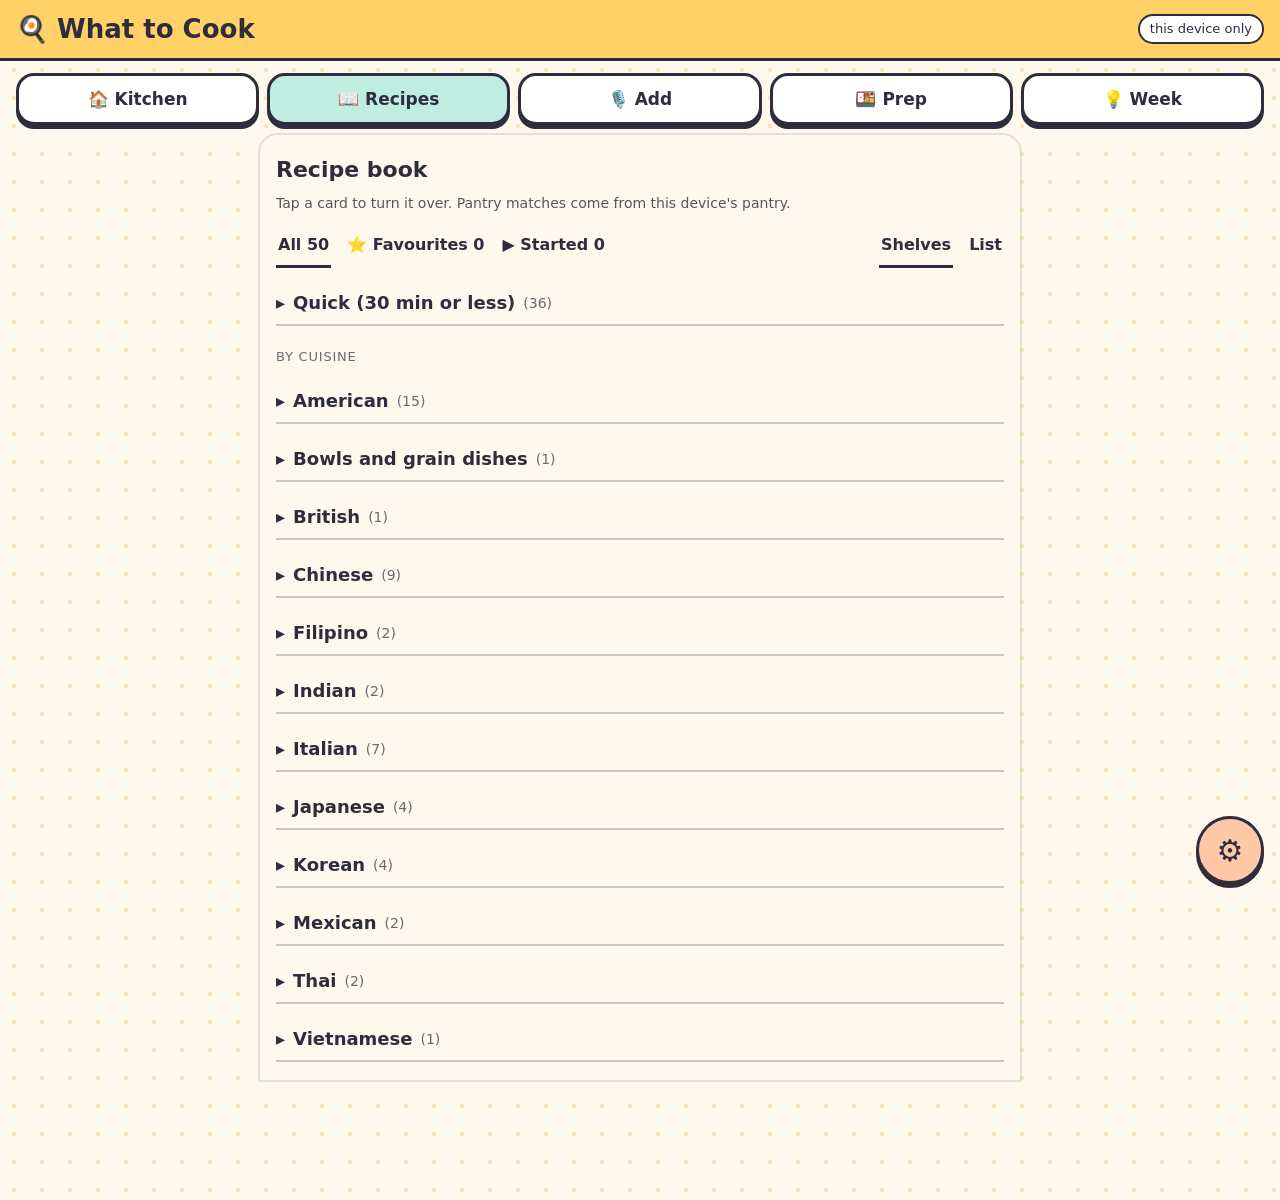
==== commit 9274f4e1: "Recipe book as a tab after Kitchen, solid side panels, cache-busting (0.9.3) Co-Authored-By: Claude " ====
--- a/recipes.html
+++ b/recipes.html
@@ -1,439 +1,5 @@
 <!doctype html>
-<html lang="en">
-<head>
-<meta charset="utf-8">
-<meta name="viewport" content="width=device-width, initial-scale=1">
+<html lang="en"><head><meta charset="utf-8"><meta name="viewport" content="width=device-width, initial-scale=1">
 <title>What to Cook — Recipe book</title>
-<link rel="stylesheet" href="style.css">
-<style>
-  .chips { display: flex; flex-wrap: wrap; gap: 4px 14px; margin: 10px 0 4px; align-items: center; }
-  .chip { min-height: 44px; padding: 4px 2px; font-size: 16px; background: none; border: 0; border-bottom: 3px solid transparent; border-radius: 0; box-shadow: none; }
-  .chip.on { border-bottom-color: var(--ink); }
-  .chips .sp { flex: 1; }
-  details.shelf { margin: 14px 0 6px; }
-  details.shelf > summary { list-style: none; cursor: pointer; min-height: 44px; display: flex; align-items: center; gap: 8px; font: 700 18px Quicksand, system-ui, sans-serif; padding: 4px 0; border-bottom: 2px solid color-mix(in srgb, var(--ink) 25%, transparent); }
-  details.shelf > summary::-webkit-details-marker { display: none; }
-  details.shelf > summary::before { content: "▸"; }
-  details.shelf[open] > summary::before { content: "▾"; }
-  .count { font-weight: 500; font-size: 14px; opacity: .7; }
-  .strip { display: flex; gap: 14px; overflow-x: auto; scroll-snap-type: x proximity; padding: 14px 4px 18px; margin: 0 -4px; }
-  .strip .flip { flex: 0 0 min(280px, 82vw); scroll-snap-align: start; }
-  .shelflabel { font-size: 13px; letter-spacing: .06em; text-transform: uppercase; opacity: .7; margin: 22px 0 0; }
-  .flip { perspective: 1200px; height: 330px; }
-  .flip-inner { position: relative; width: 100%; height: 100%; transition: transform .5s; transform-style: preserve-3d; }
-  .flip.open .flip-inner { transform: rotateY(180deg); }
-  .face { position: absolute; inset: 0; backface-visibility: hidden; -webkit-backface-visibility: hidden;
-          border: 3px solid var(--ink); border-radius: var(--r); box-shadow: var(--shadow); padding: 14px; overflow: hidden; }
-  .front { background: var(--surface); color: var(--surface-ink); cursor: pointer; display: flex; flex-direction: column; }
-  .back { transform: rotateY(180deg); background: var(--paper); color: var(--ink); overflow-y: auto; }
-  .flip:not(.open) .back { visibility: hidden; }
-  .flip.open .front { visibility: hidden; }
-  .tag { font-size: 12px; letter-spacing: .08em; text-transform: uppercase; opacity: .75; }
-  .name { font: 700 20px Quicksand, system-ui, sans-serif; margin: 6px 0 6px; overflow-wrap: anywhere; }
-  .desc { font-size: 15px; margin: 0 0 10px; flex: 1; }
-  .meta { font-size: 13px; opacity: .85; margin: 2px 0; }
-  .dots { letter-spacing: 2px; }
-  .have { font-size: 13px; }
-  h4 { font-size: 12px; letter-spacing: .08em; text-transform: uppercase; opacity: .7; margin: 12px 0 2px; font-weight: 700; }
-  .ing { list-style: none; padding: 0; margin: 0; font-size: 15px; display: flex; flex-wrap: wrap; gap: 2px 14px; }
-  .ing li.yes::before { content: "✅ "; }
-  .ing li.no::before { content: "◻️ "; }
-  .ing li.dim { opacity: .55; }
-  .tipline { font-size: 13px; margin: 4px 0 0; opacity: .85; }
-  .btns { display: flex; flex-wrap: wrap; gap: 8px; margin-top: 12px; }
-  .btns button, .btns a { min-height: 44px; font-size: 15px; padding: 6px 12px; }
-  .btns a { display: inline-flex; align-items: center; color: var(--ink); text-decoration: none; background: #fff; color: var(--surface-ink); border: 3px solid var(--ink); border-radius: var(--r); box-shadow: var(--shadow); font-weight: 700; }
-  .mark { position: absolute; top: 10px; right: 12px; font-size: 20px; }
-  .steps { margin: 6px 0 4px 18px; padding: 0; font-size: 14px; }
-  .steps li { padding: 2px 0; }
-  .logos { position: absolute; bottom: 10px; right: 12px; display: flex; gap: 4px; }
-  .logo { width: 26px; height: 26px; border-radius: 50%; border: 2px solid var(--ink); display: inline-flex; align-items: center; justify-content: center; font: 700 13px Quicksand, system-ui, sans-serif; color: var(--surface-ink); flex: 0 0 auto; }
-  .versions { list-style: none; padding: 0; margin: 8px 0; font-size: 14px; }
-  .versions li { display: flex; gap: 6px; align-items: center; padding: 3px 0; }
-  .vform, .cform { display: flex; flex-wrap: wrap; gap: 6px; margin-top: 6px; }
-  .vform select, .vform input, .cform select { min-height: 44px; flex: 1 1 120px; min-width: 0; }
-  .list .lrow { display: flex; align-items: center; gap: 10px; width: 100%; min-height: 48px; text-align: left; background: none; color: var(--ink); border: 0; border-bottom: 1px solid color-mix(in srgb, var(--ink) 20%, transparent); border-radius: 0; box-shadow: none; font-weight: 500; font-size: 16px; padding: 6px 2px; }
-  .list .lrow .grow { flex: 1; overflow-wrap: anywhere; }
-  .list .flip { height: 360px; margin: 10px 0; }
-  .list .seg { margin-top: 18px; }
-</style>
-</head>
-<body>
-<header class="top">
-  <h1>📖 Recipe book</h1>
-  <span id="statusPill" class="pill">this device</span>
-</header>
-
-<main>
-  <p class="hint">Tap a card to turn it over. Pantry matches come from this device's pantry. Open one from Meal prep or Week and it is turned over for you.</p>
-
-  <div class="chips" role="group" aria-label="Filter and view">
-    <button class="chip on" data-filter="all" type="button">All <span id="cAll"></span></button>
-    <button class="chip" data-filter="fav" type="button">⭐ Favourites <span id="cFav"></span></button>
-    <button class="chip" data-filter="started" type="button">▶ Started <span id="cStart"></span></button>
-    <span class="sp"></span>
-    <button class="chip on" data-view="shelves" type="button">Shelves</button>
-    <button class="chip" data-view="list" type="button">List</button>
-  </div>
-
-  <p id="saveState" class="hint" role="status"></p>
-  <div id="book" class="book"></div>
-  <div id="empty" class="empty" hidden>Nothing here yet.</div>
-  <p class="hint"><a href="index.html">← Back to the pantry</a></p>
-</main>
-
-<script src="js/config.js"></script>
-<script src="js/store.js"></script>
-<script src="js/db.js"></script>
-<script src="js/recipelib.js"></script>
-<script>
-(function () {
-  'use strict';
-  var KEY_FAV = 'wtc.recipeFav', KEY_START = 'wtc.recipeStart', KEY_ITEMS = 'wtc.items';
-  var PALETTE = ['#fff3c4', '#cfe8c9', '#ffd9c7', '#bfeee0', '#e3d9ff', '#ffe1dc'];
-  var recipes = [], items = [], fav = [], started = [], filter = 'all';
-  var $ = function (id) { return document.getElementById(id); };
-
-  function readList(key) { var v = WTCStore.read(key, []); return Array.isArray(v) ? v : []; }
-  function writeList(key, v) { WTCStore.write(key, v); }
-
-  var R = window.WTCRecipes, KEY_TRIALS = 'wtc.recipeTrials', KEY_VIEW = 'wtc.recipeView', KEY_SHELF = 'wtc.shelfOpen';
-  var trials = [], view = 'shelves', shelfOpen = {};
-  function inStock() { return R.inStock(items); }
-
-  function googleUrl(name) { return 'https://www.google.com/search?q=' + encodeURIComponent(name + ' recipe versions'); }
-
-  function el(tag, cls, text) { var e = document.createElement(tag); if (cls) e.className = cls; if (text != null) e.textContent = text; return e; }
-  function listBlock(title, rows, haveKey) {
-    var box = document.createDocumentFragment();
-    if (!rows.length) return box;
-    box.appendChild(el('h4', '', title));
-    var ul = el('ul', 'ing');
-    rows.forEach(function (x) { ul.appendChild(el('li', (x.have ? 'yes' : 'no') + (haveKey && !x.have ? ' dim' : ''), x.name)); });
-    box.appendChild(ul);
-    return box;
-  }
-
-  function card(r, i, s) {
-    var isFav = fav.indexOf(r.id) !== -1, isStart = started.indexOf(r.id) !== -1;
-    var pers = R.personalOf(trials, r.id), df = R.difficulty(r, pers);
-    var flip = el('div', 'flip'); flip.dataset.id = r.id;
-    var inner = el('div', 'flip-inner');
-
-    var front = el('div', 'face front');
-    front.style.background = PALETTE[i % PALETTE.length];
-    front.appendChild(el('div', 'tag', r.cuisine));
-    if (isFav || isStart) front.appendChild(el('span', 'mark', (isFav ? '⭐' : '') + (isStart ? '▶' : '')));
-    front.appendChild(el('div', 'name', r.name));
-    front.appendChild(el('p', 'desc', r.description));
-    front.appendChild(el('div', 'meta', (r.total_min || r.minutes) + ' min · ' + R.dots(df.level)));
-    front.appendChild(el('div', 'have', s.matched + ' of ' + s.n + ' in the pantry' + (s.flourishes ? ' · ✨ ' + s.flourishes : '') + (s.soon ? ' · use soon' : '')));
-    (versions[r.id] || []).length && (function () {
-      var lg = el('div', 'logos'); versions[r.id].forEach(function (v) { lg.appendChild(logo(v.version_by)); }); front.appendChild(lg);
-    })();
-
-    var back = el('div', 'face back');
-    back.appendChild(el('div', 'name', r.name));
-    back.appendChild(el('div', 'meta', 'Prep ' + (r.prep_min || 0) + ' · wait ' + (r.wait_min || 0) + ' · cook ' + (r.cook_min || 0) + ' · total ' + (r.total_min || r.minutes) + ' min'));
-    var why = df.parts.map(function (p) { return p.k + ' ' + p.s; }).join(', ');
-    var dm = el('div', 'meta'); dm.appendChild(el('span', 'dots', R.dots(df.level))); dm.appendChild(document.createTextNode(' difficulty ' + df.score + ' (' + why + ')'));
-    back.appendChild(dm);
-    if ((r.equipment || []).length) back.appendChild(el('div', 'meta', 'Needs: ' + r.equipment.join(', ')));
-    back.appendChild(listBlock('Base', r.ingredients));
-    var fl = r.flourishes || [];
-    var arom = fl.filter(function (f) { return f.role === 'aromatic'; }), rest = fl.filter(function (f) { return f.role !== 'aromatic'; });
-    back.appendChild(listBlock('Aromatics', arom, true));
-    back.appendChild(listBlock('Flourishes', rest, true));
-    var have = fl.filter(function (f) { return f.have; })[0];
-    if (have) back.appendChild(el('p', 'tipline', '✨ ' + have.name + ': ' + have.tip));
-    if (isStart && r.steps && r.steps.length) {
-      back.appendChild(el('h4', '', 'Steps'));
-      var ol = el('ol', 'steps');
-      r.steps.forEach(function (t) { ol.appendChild(el('li', '', t)); });
-      back.appendChild(ol);
-    } else if (r.steps && r.steps.length) {
-      back.appendChild(el('p', 'meta', 'Start it to see the steps.'));
-    }
-    var btns = el('div', 'btns');
-    var b1 = el('button', '', isFav ? '⭐ Favourite' : '☆ Favourite'); b1.type = 'button';
-    b1.addEventListener('click', function (e) { e.stopPropagation(); toggle(fav, KEY_FAV, r.id); render(); reopen(r.id); share(r); });
-    var b2 = el('button', '', isStart ? '▶ Started' : '▷ Start this'); b2.type = 'button';
-    b2.addEventListener('click', function (e) { e.stopPropagation(); toggle(started, KEY_START, r.id); render(); reopen(r.id); share(r); });
-    var a = el('a', '', '🔎 See versions'); a.href = googleUrl(r.name); a.target = '_blank'; a.rel = 'noopener';
-    a.addEventListener('click', function (e) { e.stopPropagation(); });
-    var b3 = el('button', '', 'Back'); b3.type = 'button';
-    b3.addEventListener('click', function (e) { e.stopPropagation(); flip.classList.remove('open'); });
-    btns.appendChild(b1); btns.appendChild(b2); btns.appendChild(a); btns.appendChild(b3);
-    back.appendChild(btns);
-    // After cooking: how hard was it? This is the personal part of the difficulty.
-    back.appendChild(el('h4', '', 'Cooked it?'));
-    var cf = el('div', 'cform');
-    var hs = document.createElement('select'); hs.setAttribute('aria-label', 'How hard was it');
-    [['', 'How hard? (1 easy – 5 hard)'], ['1', '1 easy'], ['2', '2'], ['3', '3'], ['4', '4'], ['5', '5 hard']].forEach(function (o) { var op = el('option', '', o[1]); op.value = o[0]; hs.appendChild(op); });
-    var cb = el('button', '', '🍳 Cooked it today'); cb.type = 'button';
-    [hs, cb].forEach(function (x) { x.addEventListener('click', function (e) { e.stopPropagation(); }); });
-    cb.addEventListener('click', function () {
-      trials.push({ id: r.id, on: todayIso(), hard: +hs.value || 0 });
-      writeList(KEY_TRIALS, trials); render(); reopen(r.id);
-    });
-    cf.appendChild(hs); cf.appendChild(cb); back.appendChild(cf);
-    var last = R.lastCooked(trials, r.id);
-    if (last) back.appendChild(el('p', 'meta', 'Last cooked ' + last + '.'));
-    if (isStart) back.appendChild(versionBlock(r));
-
-    inner.appendChild(front); inner.appendChild(back); flip.appendChild(inner);
-    flip.addEventListener('click', function () { flip.classList.toggle('open'); });
-    return flip;
-  }
-  function todayIso() { var d = new Date(); return d.getFullYear() + '-' + ('0' + (d.getMonth() + 1)).slice(-2) + '-' + ('0' + d.getDate()).slice(-2); }
-
-  // Keep the card turned over after a re-render, so the steps show at once.
-  function reopen(id) { var el = document.querySelector('.flip[data-id="' + id + '"]'); if (el) el.classList.add('open'); }
-
-  // ---- family database: favourites and starts are rows in wtc_recipes, keyed by "explore:<id>" in notes.
-  // Start = wish (on the list to cook). Device copy first; the database wins when it has a row.
-  var DB = window.WTCDb, remote = {};
-  function setSave(msg) { $('saveState').textContent = msg; }
-  function setIn(list, id, on) { var at = list.indexOf(id); if (on && at === -1) list.push(id); if (!on && at !== -1) list.splice(at, 1); }
-  function saveRemote(r) {
-    if (!DB || !DB.session()) return Promise.resolve();
-    var body = { favourite: fav.indexOf(r.id) !== -1, wish: started.indexOf(r.id) !== -1, updated_at: new Date().toISOString() };
-    // The family version is the starting point; other versions are tweaks with a person's name.
-    var row = remote[r.id];
-    if (row) return DB.patch('wtc_recipes', 'id=eq.' + row.id, body).then(function () { row.favourite = body.favourite; row.wish = body.wish; });
-    body.name = r.name;
-    body.dish = r.name;
-    body.version_by = 'Family';
-    body.notes = 'explore:' + r.id + ' (from the recipe book, explore)';
-    return DB.insert('wtc_recipes', [body]).then(function (res) {
-      var made = res.data && res.data[0];
-      if (!made) return;
-      remote[r.id] = made;
-      return linkIngredients(r, made.id);
-    });
-  }
-  // ---- versions: a tweak by one person, shown with their letter on the card's corner ----
-  var PEOPLE = [{ name: 'Jimmy', color: '#ffd166' }, { name: 'Ying', color: '#bfeee0' },
-                { name: 'Athena', color: '#ffc9a8' }, { name: 'Felix', color: '#cfe8c9' }];
-  var versions = {};   // explore id -> wtc_recipes rows that are not the family version
-  function logo(who) {
-    var p = PEOPLE.filter(function (x) { return x.name === who; })[0] || { name: who || '?', color: '#e3d9ff' };
-    var el = document.createElement('span'); el.className = 'logo'; el.style.background = p.color;
-    el.textContent = String(p.name).charAt(0).toUpperCase(); el.title = p.name + "'s version";
-    return el;
-  }
-  function tweakOf(row) { var t = String(row.notes || ''); var at = t.indexOf('tweak: '); return at === -1 ? '' : t.slice(at + 7); }
-  function versionBlock(r) {
-    var box = document.createElement('div');
-    var vs = versions[r.id] || [];
-    if (vs.length) {
-      var ul = document.createElement('ul'); ul.className = 'versions';
-      vs.forEach(function (v) {
-        var li = document.createElement('li'); li.appendChild(logo(v.version_by));
-        var t = document.createElement('span'); t.textContent = v.version_by + ': ' + (tweakOf(v) || 'own version'); li.appendChild(t);
-        ul.appendChild(li);
-      });
-      box.appendChild(ul);
-    }
-    if (!DB || !DB.session() || !remote[r.id]) {
-      var hint = document.createElement('p'); hint.className = 'meta';
-      hint.textContent = DB && DB.session() ? 'Saving the family version first…' : 'Sign in on the Pantry page to add your own version.';
-      box.appendChild(hint);
-      return box;
-    }
-    var form = document.createElement('div'); form.className = 'vform';
-    var who = document.createElement('select'); who.setAttribute('aria-label', 'Whose version');
-    PEOPLE.forEach(function (p) { var o = document.createElement('option'); o.value = p.name; o.textContent = p.name; who.appendChild(o); });
-    var tweak = document.createElement('input'); tweak.type = 'text'; tweak.placeholder = 'The tweak (for example: extra chili)'; tweak.setAttribute('aria-label', 'The tweak');
-    var add = document.createElement('button'); add.type = 'button'; add.textContent = '+ Add a version';
-    [who, tweak, add].forEach(function (el) { el.addEventListener('click', function (e) { e.stopPropagation(); }); });
-    add.addEventListener('click', function () {
-      var text = tweak.value.trim();
-      if (!text) { setSave('Write the tweak first.'); return; }
-      addVersion(r, who.value, text);
-    });
-    form.appendChild(who); form.appendChild(tweak); form.appendChild(add);
-    box.appendChild(form);
-    return box;
-  }
-  function addVersion(r, who, text) {
-    setSave('Saving…');
-    DB.insert('wtc_recipes', [{ name: r.name + ' (' + who + ')', dish: r.name, version_by: who, wish: true, favourite: false,
-      notes: 'explore:' + r.id + ' tweak: ' + text.slice(0, 300) }]).then(function (res) {
-      var made = res.data && res.data[0];
-      if (made) (versions[r.id] = versions[r.id] || []).push(made);
-      render(); reopen(r.id);
-      setSave(who + "'s version saved.");
-    }, function (e) { setSave('Version not saved: ' + DB.explain(e)); });
-  }
-
-  // ---- ingredients: when a recipe is started, its ingredients are saved, each linked to the food list ----
-  var foodsCache = null;
-  function loadFoods() {
-    if (foodsCache) return Promise.resolve(foodsCache);
-    return DB.select('wtc_foods', 'select=id,name').then(function (res) { foodsCache = res.data || []; return foodsCache; });
-  }
-  function linkIngredients(r, recipeId) {
-    return loadFoods().then(function (foods) {
-      var rows = r.ingredients.map(function (ing, i) {
-        var k = String(ing.match || '').toLowerCase();
-        var food = foods.filter(function (f) { return String(f.name || '').toLowerCase().indexOf(k) !== -1; })[0];
-        return { recipe_id: recipeId, name: ing.name, sort: i, food_id: food ? food.id : null };
-      });
-      return rows.length ? DB.insert('wtc_recipe_ingredients', rows) : null;
-    });
-  }
-
-  function share(r) {
-    if (!DB || !DB.session()) { setSave('Kept on this device. Sign in on the Pantry page to share with the family.'); return; }
-    setSave('Saving…');
-    saveRemote(r).then(function () { setSave('Saved to the family database.'); render(); if (started.indexOf(r.id) !== -1) reopen(r.id); },
-      function (e) { setSave('Not saved to the family database: ' + DB.explain(e) + ' This device keeps it.'); });
-  }
-  function loadRemote() {
-    if (!DB || !DB.session()) { setSave('Favourites and starts are kept on this device. Sign in on the Pantry page to share them.'); return; }
-    DB.select('wtc_recipes', 'select=id,name,favourite,wish,notes,dish,version_by&notes=like.' + encodeURIComponent('explore:') + '*').then(function (res) {
-      (res.data || []).forEach(function (row) {
-        var key = String(row.notes || '').split(' ')[0];
-        if (key.indexOf('explore:') !== 0) return;
-        var id = key.slice(8);
-        if ((row.version_by || 'Family') === 'Family') remote[id] = row;
-        else (versions[id] = versions[id] || []).push(row);
-      });
-      var pushes = [];
-      recipes.forEach(function (r) {
-        var row = remote[r.id];
-        if (row) { setIn(fav, r.id, !!row.favourite); setIn(started, r.id, !!row.wish); }
-        else if (fav.indexOf(r.id) !== -1 || started.indexOf(r.id) !== -1) pushes.push(r);
-      });
-      writeList(KEY_FAV, fav); writeList(KEY_START, started);
-      render();
-      return pushes.reduce(function (p, r) { return p.then(function () { return saveRemote(r); }); }, Promise.resolve());
-    }).then(function () { setSave('Shared with the family database.'); },
-      function (e) { setSave('Could not reach the family database: ' + DB.explain(e) + ' Showing this device.'); });
-  }
-
-  function toggle(list, key, id) {
-    var at = list.indexOf(id);
-    if (at === -1) list.push(id); else list.splice(at, 1);
-    writeList(key, list);
-  }
-
-  function passes(r) {
-    if (filter === 'fav') return fav.indexOf(r.id) !== -1;
-    if (filter === 'started') return started.indexOf(r.id) !== -1;
-    return true;
-  }
-  function family(c) { return String(c || '').split(':')[0].replace(/\s*\(.*\)/, ''); }
-
-  function shelf(book, key, title, list, openDefault) {
-    if (!list.length) return;
-    var d = document.createElement('details'); d.className = 'shelf'; d.dataset.key = key;
-    d.open = shelfOpen[key] === undefined ? openDefault : !!shelfOpen[key];
-    var sm = el('summary', '', title + ' '); sm.appendChild(el('span', 'count', '(' + list.length + ')')); d.appendChild(sm);
-    var strip = el('div', 'strip');
-    list.forEach(function (x) { strip.appendChild(card(x.r, x.i, x.sum)); });
-    d.appendChild(strip);
-    d.addEventListener('toggle', function () { shelfOpen[key] = d.open; WTCStore.write(KEY_SHELF, shelfOpen); });
-    book.appendChild(d);
-  }
-
-  function renderList(book, rows) {
-    book.classList.add('list');
-    rows.sort(function (a, b) { return a.r.name < b.r.name ? -1 : 1; });
-    rows.forEach(function (x) {
-      var wrap = document.createElement('div');
-      var b = el('button', 'lrow'); b.type = 'button';
-      b.appendChild(el('span', 'grow', x.r.name));
-      b.appendChild(el('span', 'meta', (x.r.total_min || x.r.minutes) + ' min'));
-      b.appendChild(el('span', 'dots', R.dots(x.diff.level)));
-      b.appendChild(el('span', 'meta', x.sum.matched + '/' + x.sum.n));
-      var open = null;
-      b.addEventListener('click', function () {
-        if (open) { open.remove(); open = null; return; }
-        open = card(x.r, x.i, x.sum); open.classList.add('open'); wrap.appendChild(open);
-      });
-      wrap.appendChild(b); book.appendChild(wrap);
-    });
-  }
-
-  function render() {
-    var book = $('book'); book.textContent = ''; book.classList.remove('list');
-    var stock = inStock();
-    var all = recipes.map(function (r, i) {
-      var sum = R.summary(r, stock), diff = R.difficulty(r, R.personalOf(trials, r.id));
-      return { r: r, i: i, sum: sum, diff: diff };
-    });
-    $('cAll').textContent = all.length;
-    $('cFav').textContent = all.filter(function (x) { return fav.indexOf(x.r.id) !== -1; }).length;
-    $('cStart').textContent = all.filter(function (x) { return started.indexOf(x.r.id) !== -1; }).length;
-    var shown = all.filter(function (x) { return passes(x.r); });
-    if (view === 'list') renderList(book, shown.slice());
-    else {
-      var by = function (f) { return shown.filter(f).sort(function (a, b) { return R.byShelf(a, b); }); };
-      shelf(book, 'ready', '✅ Ready now', by(function (x) { return x.sum.ready; }), true);
-      shelf(book, 'one', 'Missing one thing', by(function (x) { return !x.sum.ready && x.sum.missing.length === 1; }), true);
-      shelf(book, 'soon', '⏰ Use-soon rescues', by(function (x) { return x.sum.soon; }), false);
-      shelf(book, 'quick', 'Quick (30 min or less)', by(function (x) { return (x.r.total_min || x.r.minutes) <= 30; }), false);
-      var fams = {};
-      shown.forEach(function (x) { var f = family(x.r.cuisine); (fams[f] = fams[f] || []).push(x); });
-      var names = Object.keys(fams).sort();
-      if (names.length) book.appendChild(el('p', 'shelflabel', 'By cuisine'));
-      names.forEach(function (f) { shelf(book, 'c:' + f, f, fams[f].sort(function (a, b) { return R.byShelf(a, b); }), false); });
-    }
-    $('empty').hidden = shown.length > 0;
-    $('statusPill').textContent = items.length ? 'pantry: ' + stock.length + ' in stock' : 'no pantry on this device';
-  }
-
-  document.querySelectorAll('.chip[data-filter]').forEach(function (b) {
-    b.addEventListener('click', function () {
-      filter = b.dataset.filter;
-      document.querySelectorAll('.chip[data-filter]').forEach(function (x) { x.classList.toggle('on', x === b); });
-      render();
-    });
-  });
-  document.querySelectorAll('.chip[data-view]').forEach(function (b) {
-    b.addEventListener('click', function () { setView(b.dataset.view); render(); });
-  });
-  function setView(v) {
-    view = v; WTCStore.write(KEY_VIEW, v);
-    document.querySelectorAll('.chip[data-view]').forEach(function (x) { x.classList.toggle('on', x.dataset.view === v); });
-  }
-
-  // A link like recipes.html#chicken-adobo opens that card, turned over.
-  function openHash() {
-    var id = decodeURIComponent(location.hash.slice(1));
-    if (!id) return;
-    var f = document.querySelector('.flip[data-id="' + id + '"]');
-    if (!f && (view === 'list' || filter !== 'all')) {
-      // The card is hidden by the list view or a filter: show everything as shelves so it can open.
-      filter = 'all'; setView('shelves');
-      document.querySelectorAll('.chip[data-filter]').forEach(function (x) { x.classList.toggle('on', x.dataset.filter === 'all'); });
-      render(); f = document.querySelector('.flip[data-id="' + id + '"]');
-    }
-    if (!f) return;
-    var d = f.closest('details'); if (d) d.open = true;
-    f.classList.add('open'); f.scrollIntoView({ block: 'center', inline: 'center' });
-  }
-
-  fetch('recipes_explore.json').then(function (res) { return res.json(); }).then(function (data) {
-    recipes = data.recipes || [];
-    items = readList(KEY_ITEMS);
-    fav = readList(KEY_FAV);
-    started = readList(KEY_START);
-    trials = readList(KEY_TRIALS);
-    var sh = WTCStore.read(KEY_SHELF, {}); shelfOpen = sh && typeof sh === 'object' ? sh : {};
-    var hashId = decodeURIComponent(location.hash.slice(1));
-    if (hashId) shelfOpen.__hash = true;
-    setView(WTCStore.read(KEY_VIEW, 'shelves') === 'list' ? 'list' : 'shelves');
-    render();
-    openHash();
-    loadRemote();
-  }).catch(function () {
-    $('empty').hidden = false;
-    $('empty').textContent = 'Could not load the recipe list. Open this page from the nursery site.';
-  });
-})();
-</script>
-</body>
-</html>
+<script>location.replace('index.html#recipes' + (location.hash ? ':' + location.hash.slice(1) : ''));</script></head>
+<body><p><a href="index.html#recipes">The recipe book is now a tab on the main page.</a></p></body></html>
